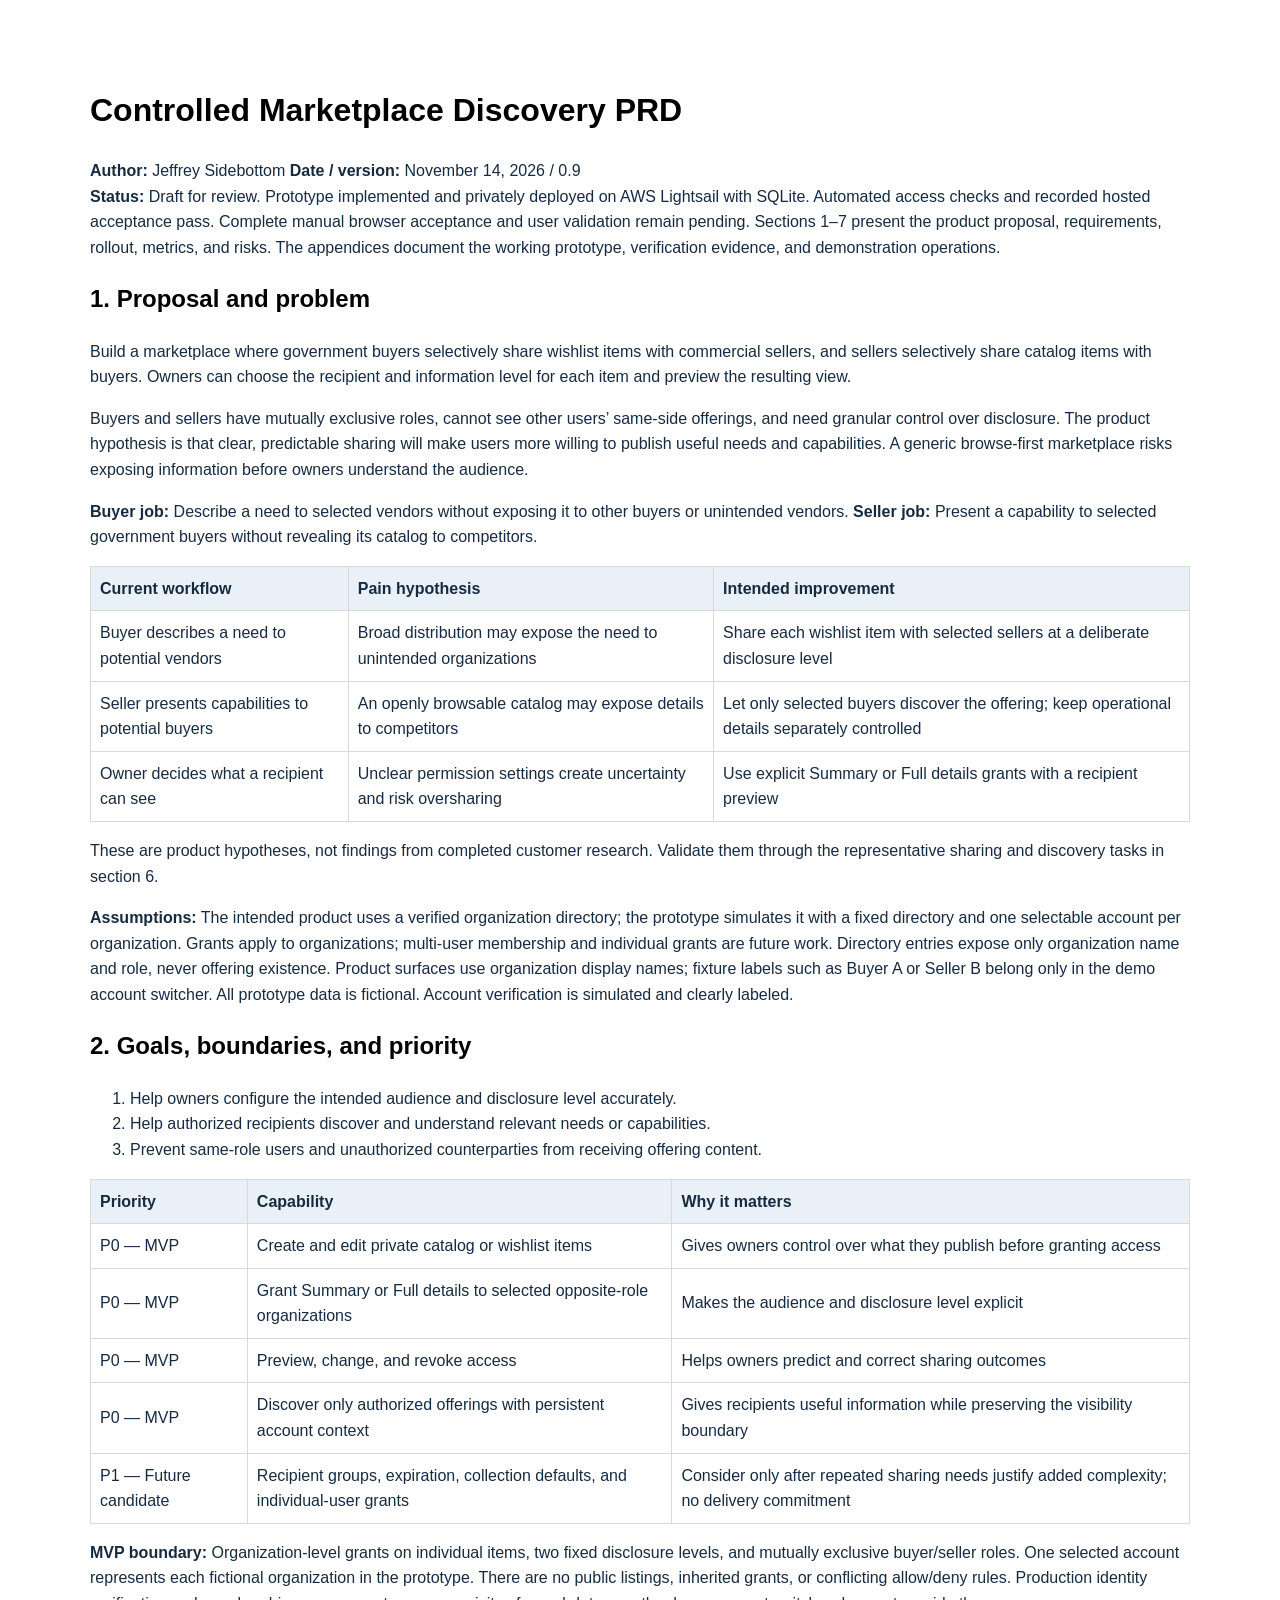
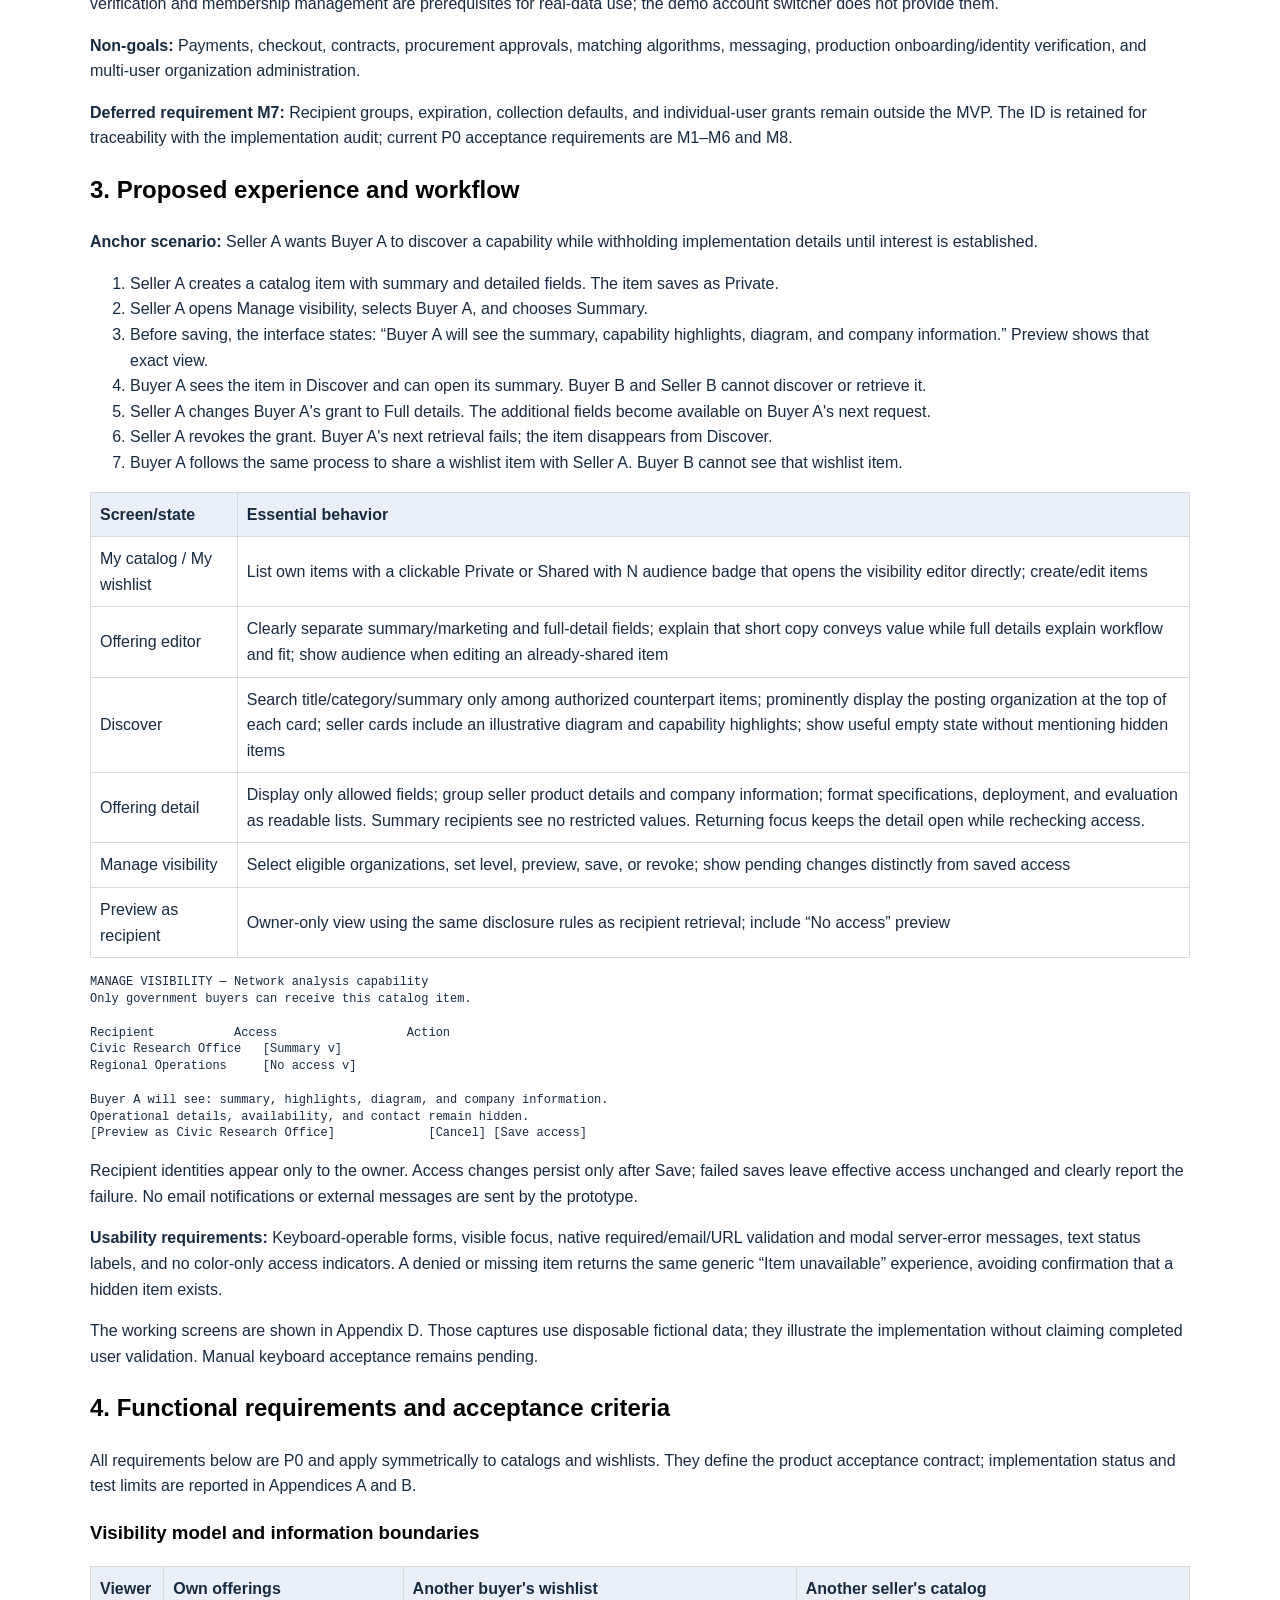
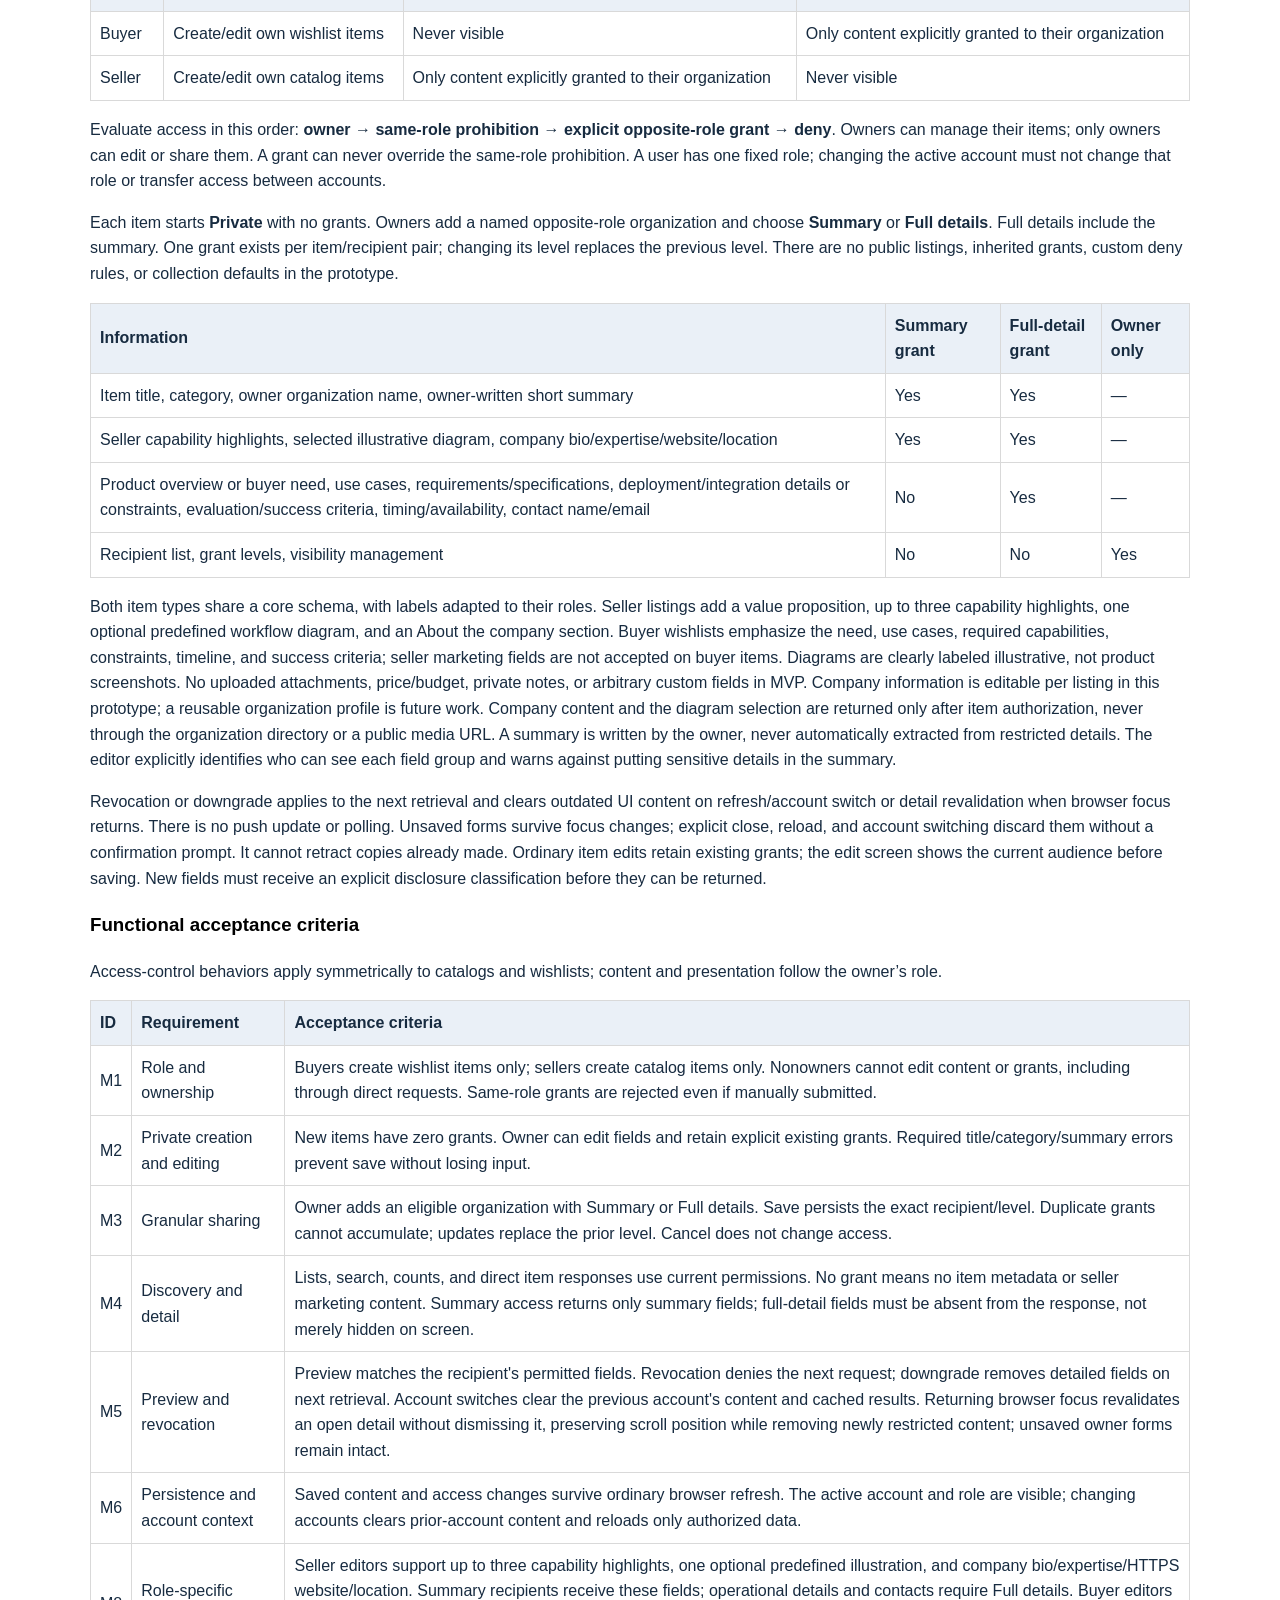
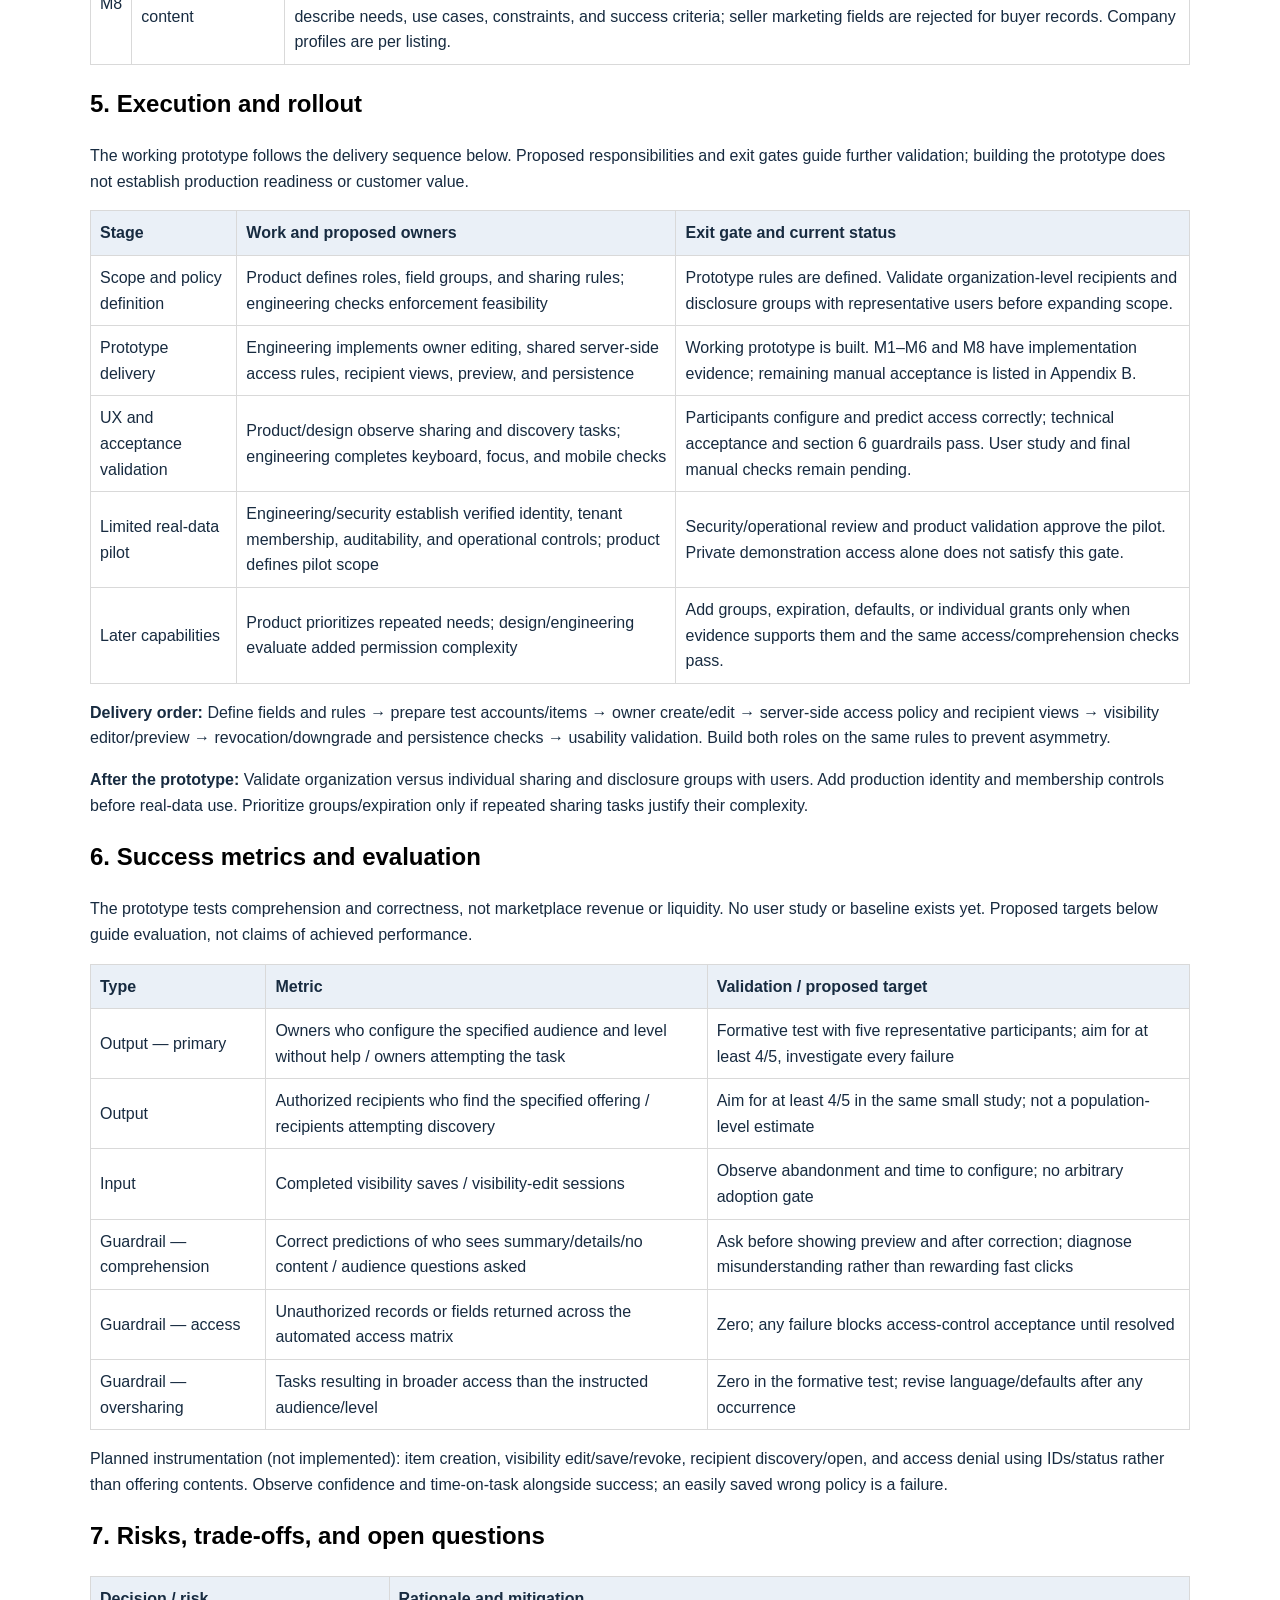
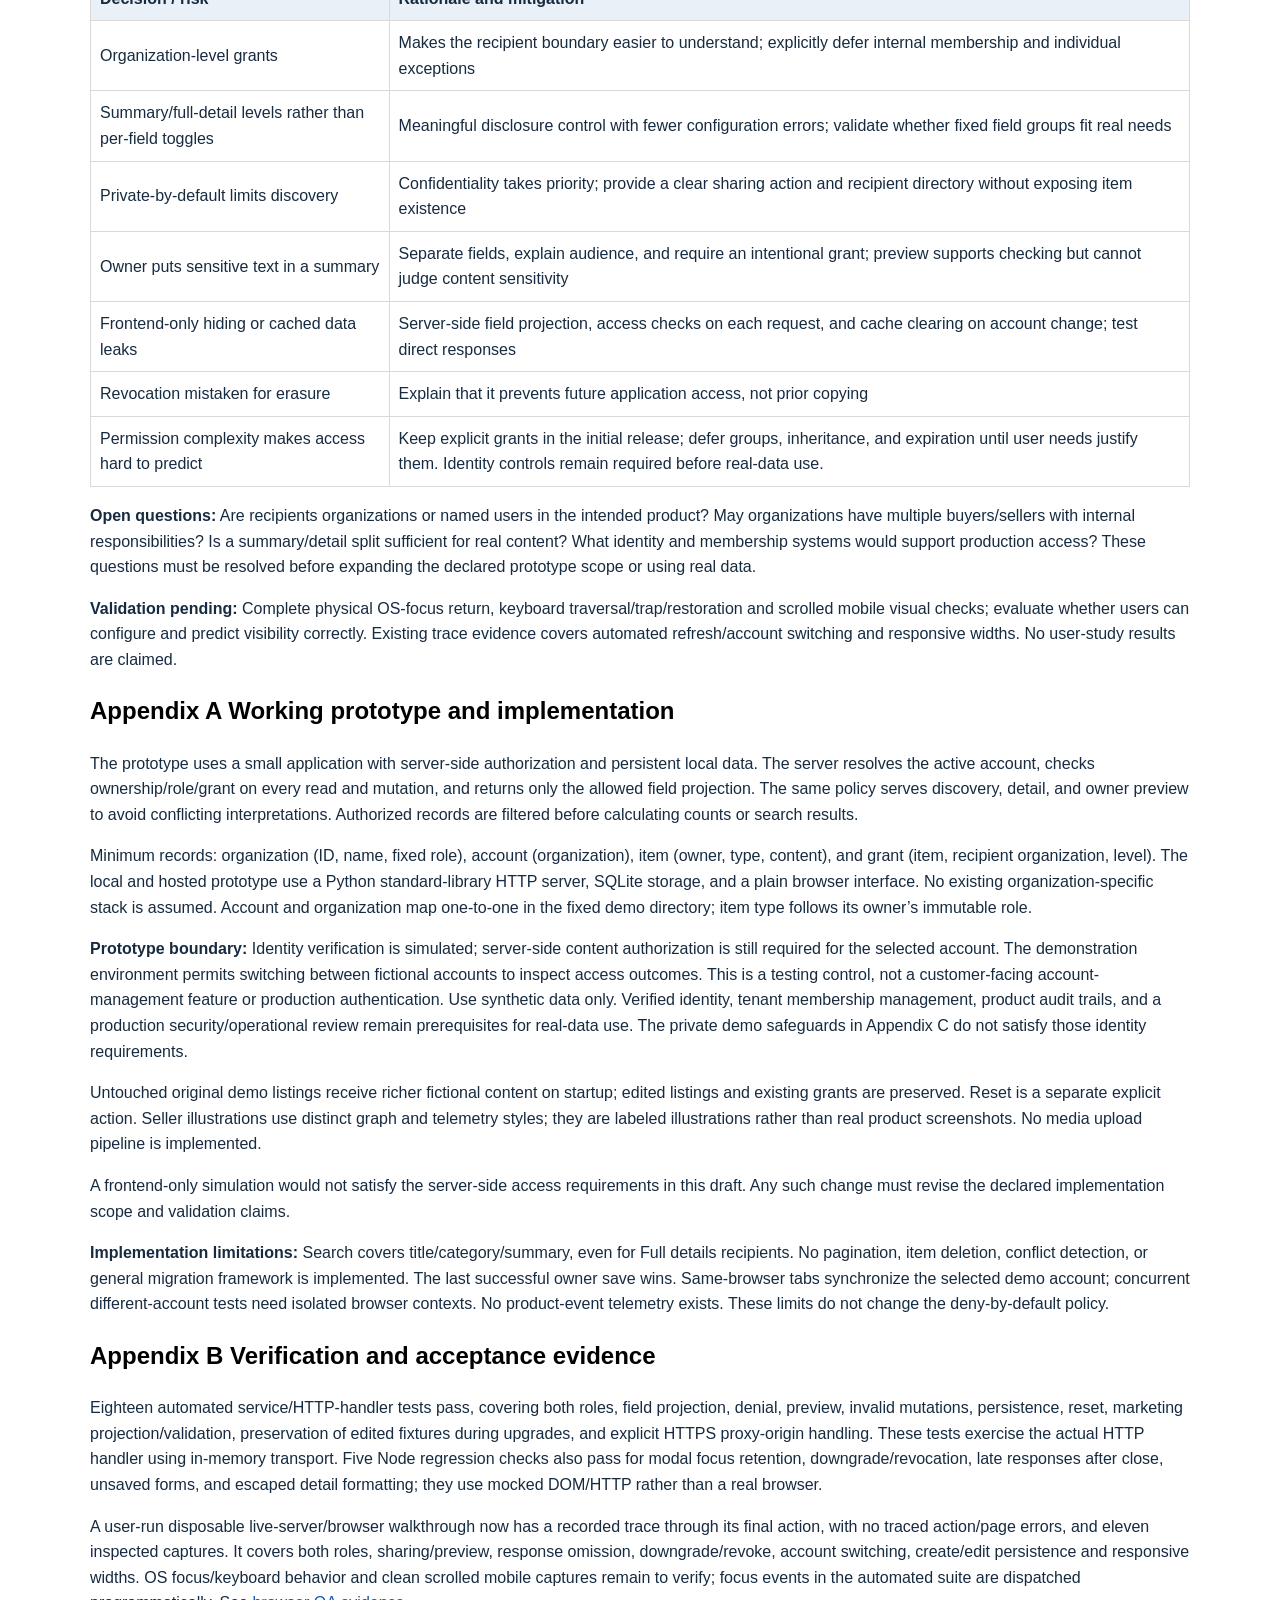
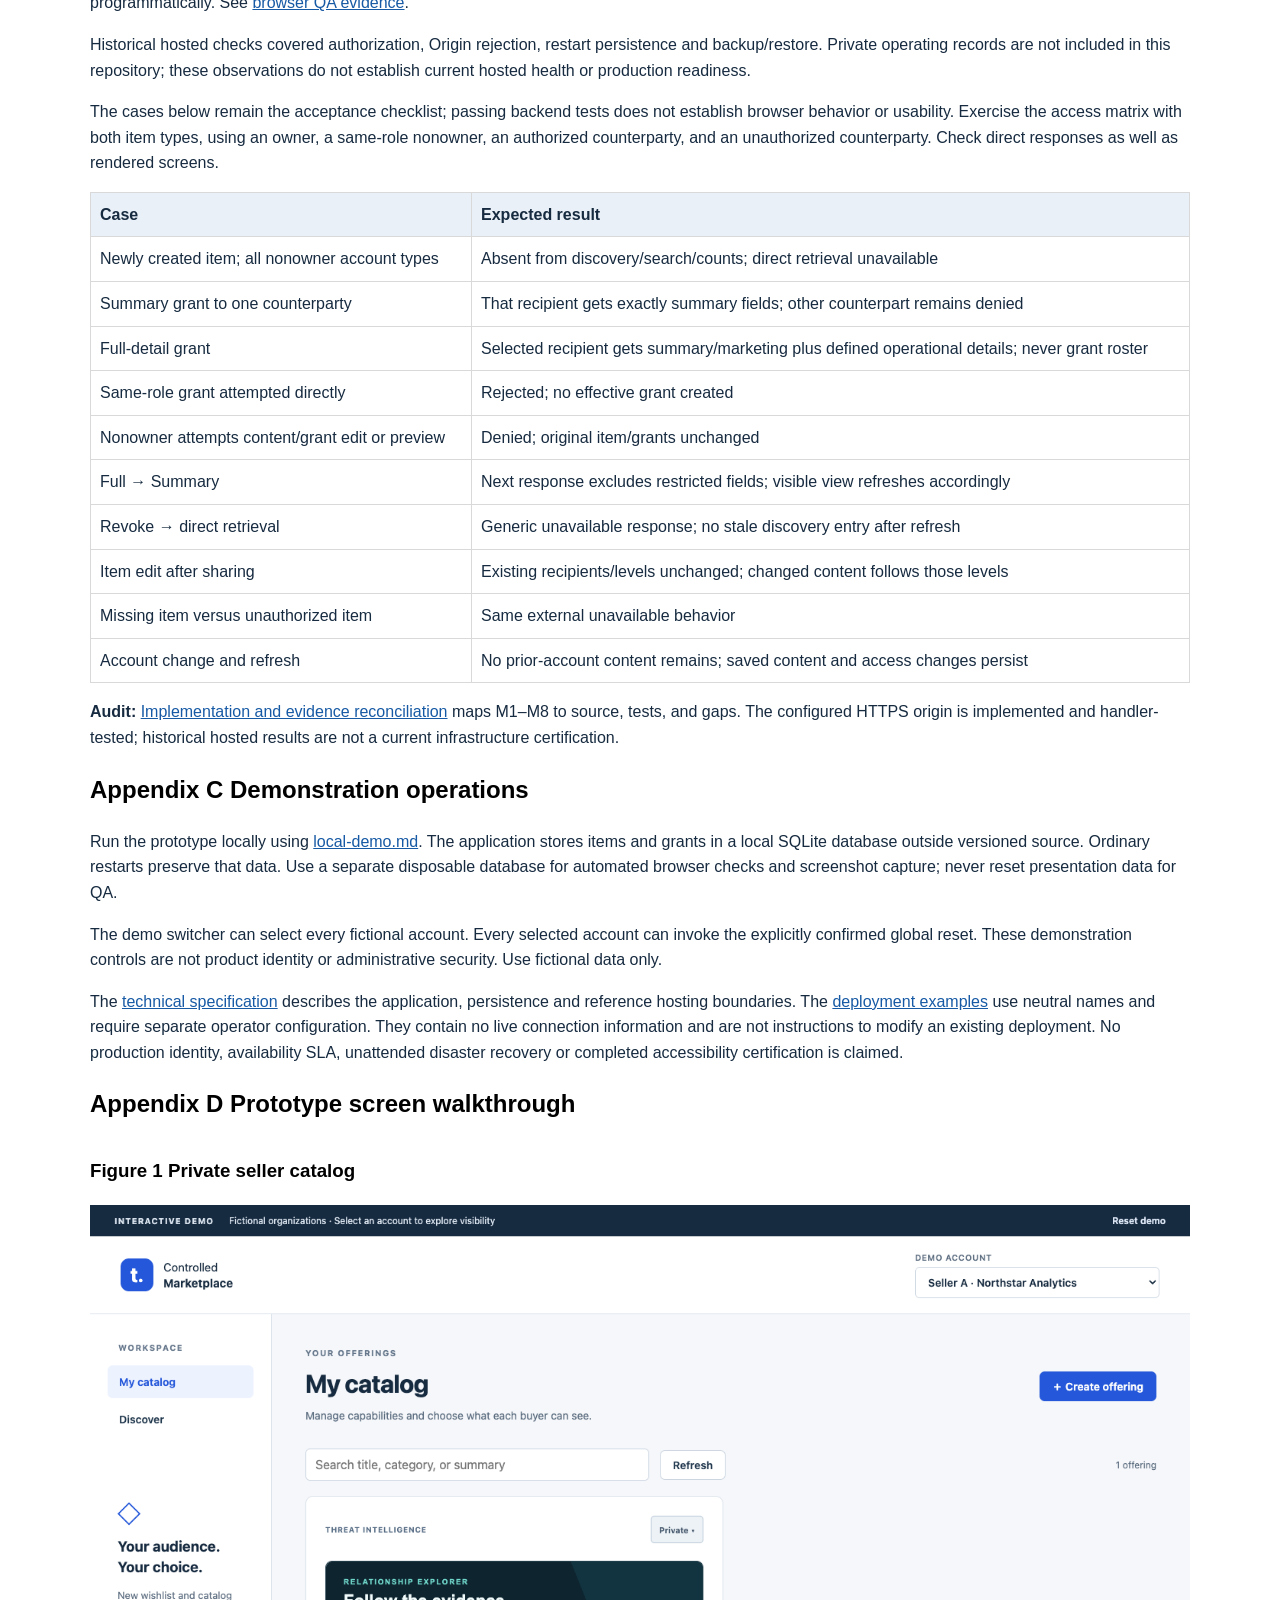
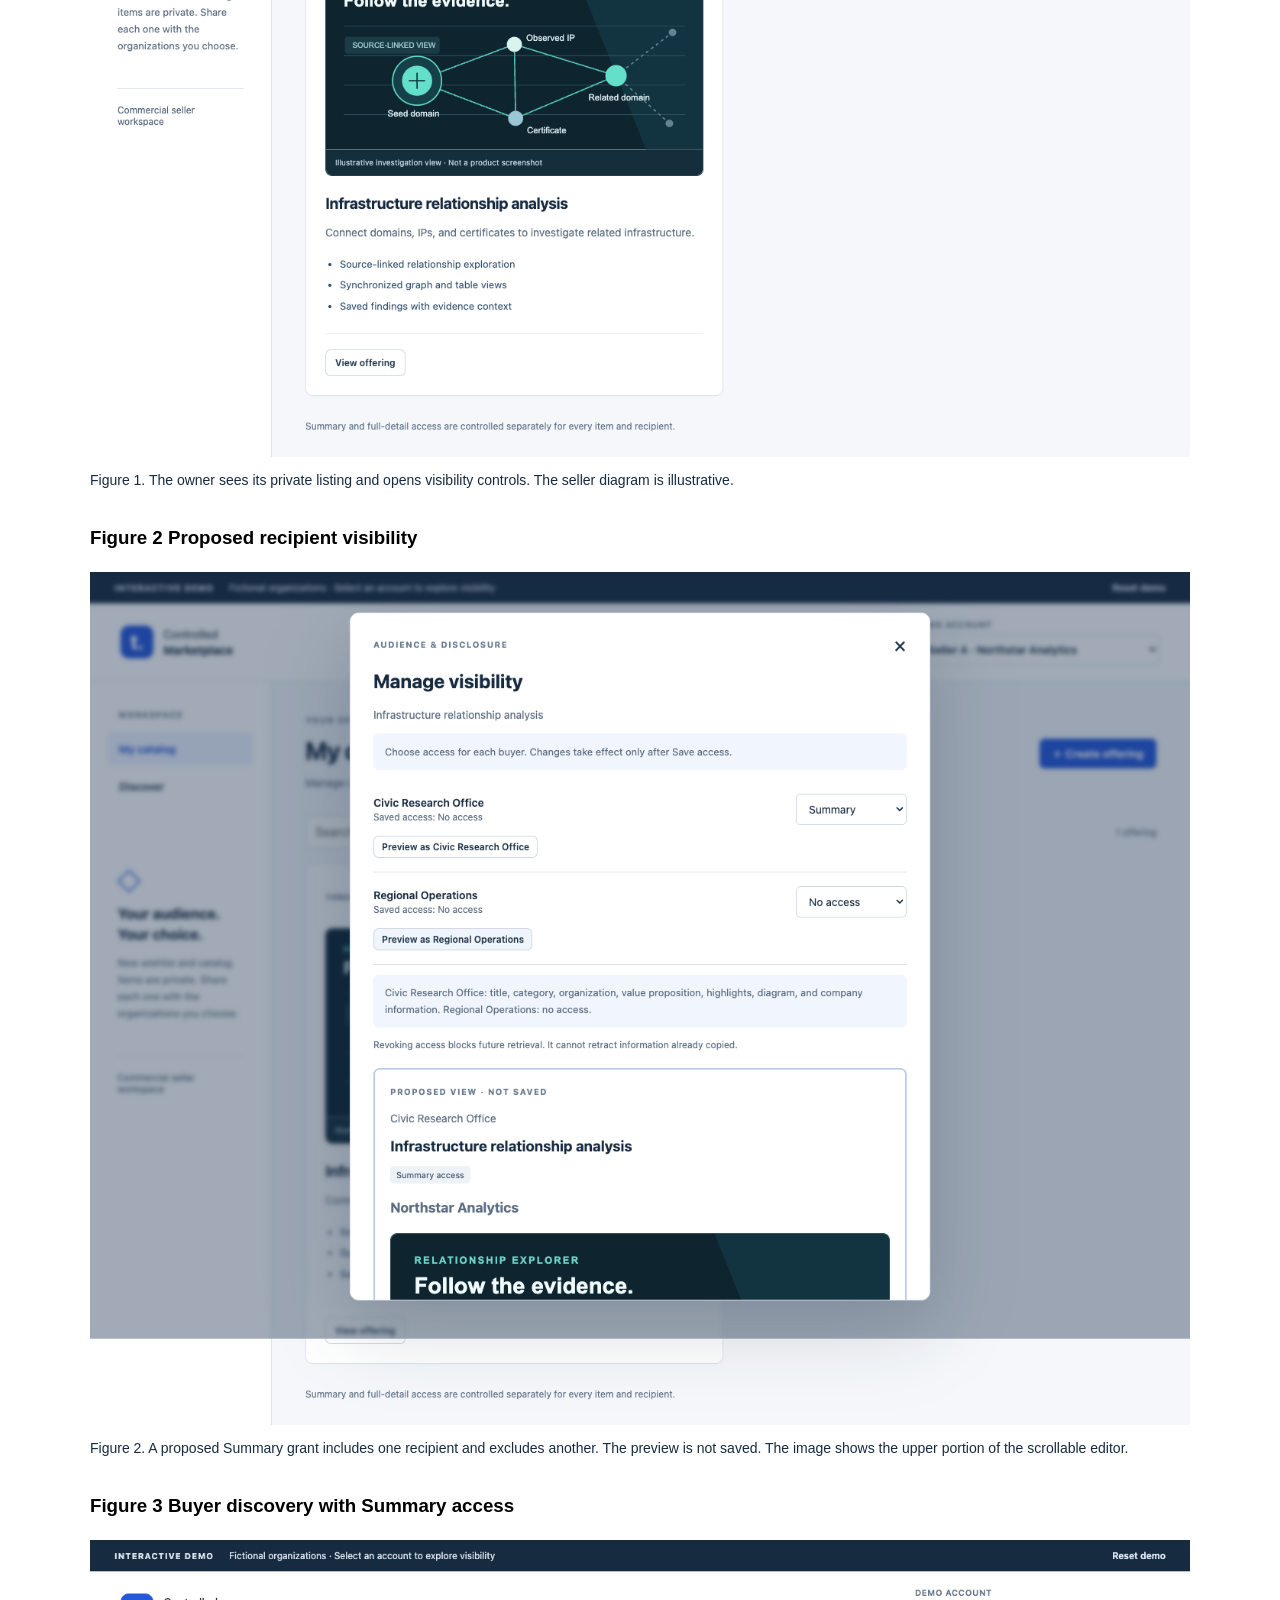
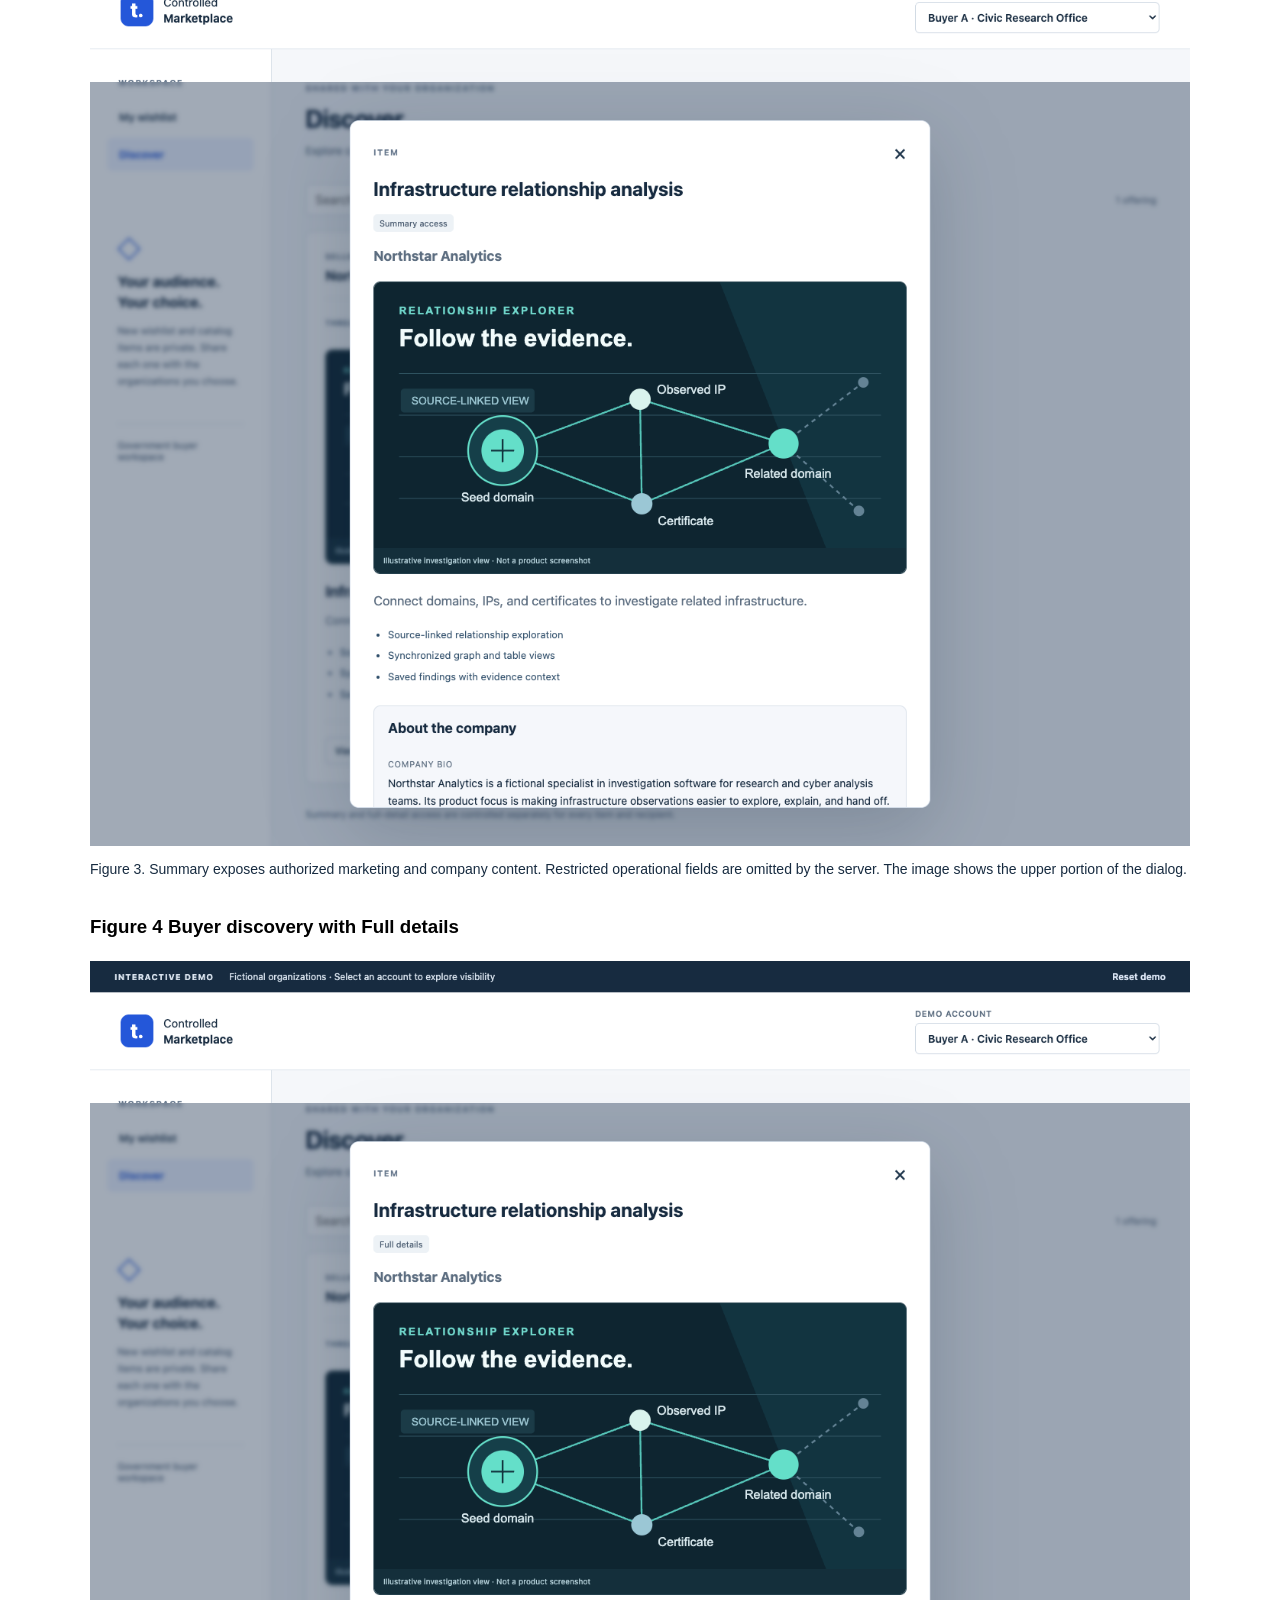
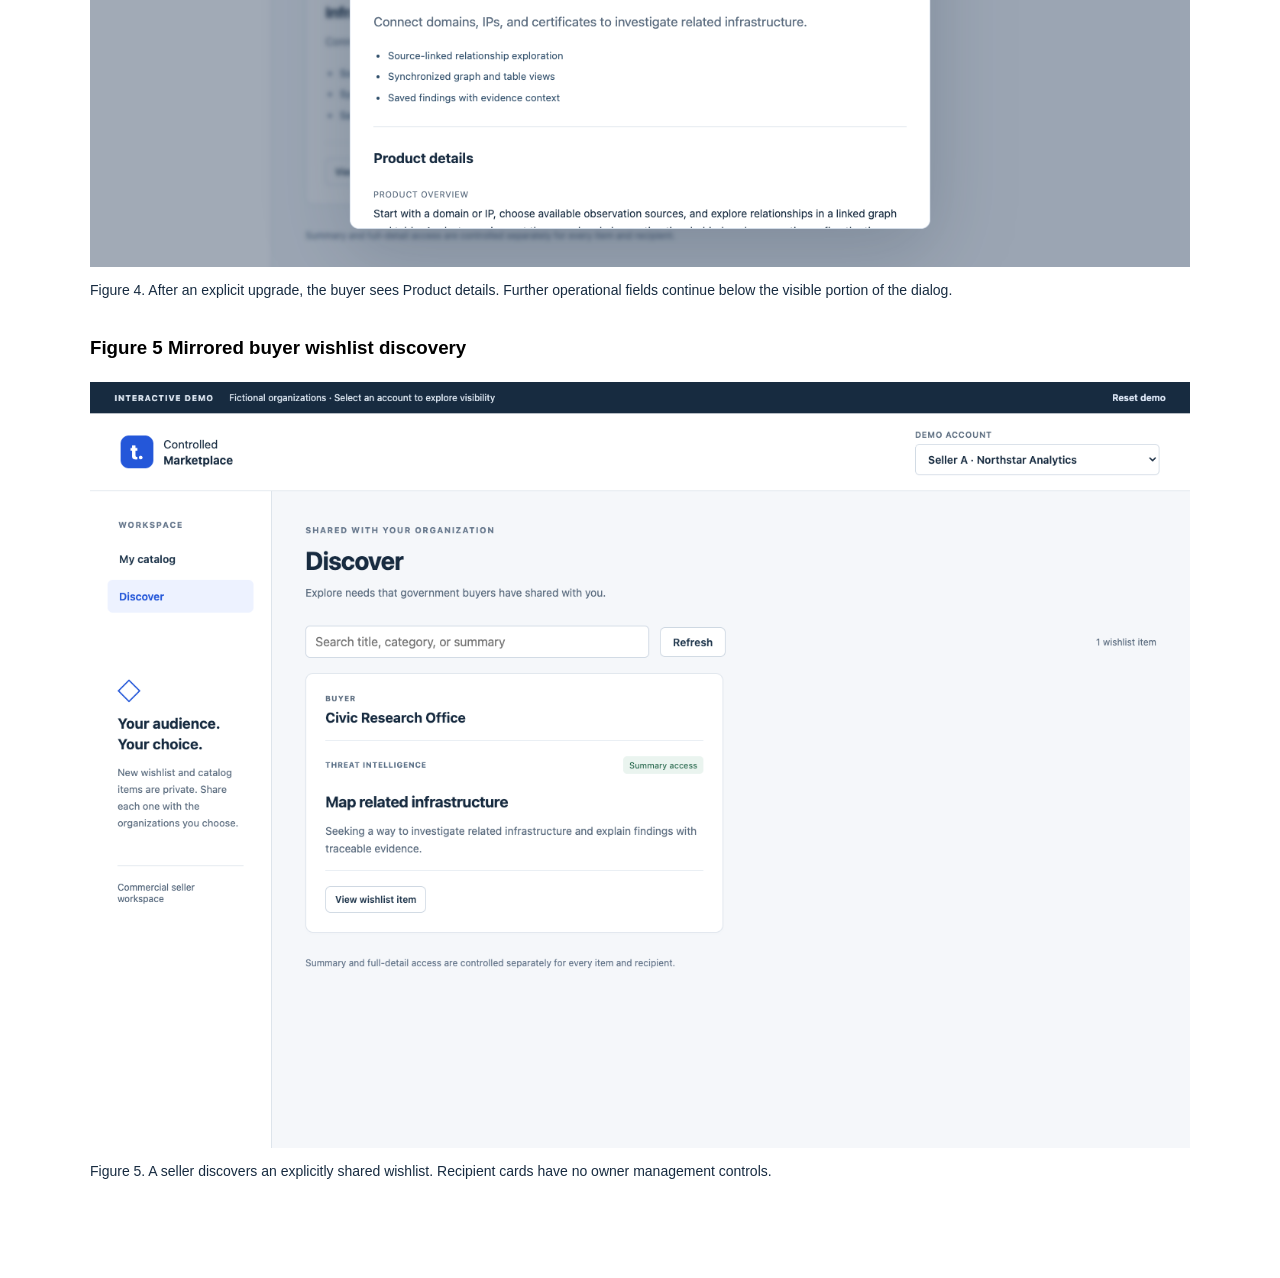
==== projects/marketplace/docs/marketplace.html @ 428cef37 "Organize existing samples into a curated portfolio" ====
<!doctype html><html lang="en"><head><meta charset="utf-8"><meta name="viewport" content="width=device-width,initial-scale=1"><title>Controlled Marketplace PRD</title><style>body{font:16px/1.6 Arial;color:#172b40;max-width:1100px;margin:40px auto;padding:24px}h1,h2,h3{color:#000}table{border-collapse:collapse;width:100%;margin:16px 0}td,th{border:1px solid #d9d9d9;padding:9px;text-align:left}th{background:#eaf0f7}pre{white-space:pre-wrap;font:12px/1.4 monospace}figure{margin:32px 0;break-inside:avoid}img{display:block;max-width:100%;height:auto}figcaption{font-size:14px;margin-top:12px}a{color:#1659a4}@media print{body{font-size:11pt}h2,h3{break-after:avoid}tr{break-inside:avoid}thead{display:table-header-group}}</style></head><body><h1>Controlled Marketplace Discovery PRD</h1>
<p><strong>Author:</strong> Jeffrey Sidebottom
<strong>Date / version:</strong> November 14, 2026 / 0.9<br><strong>Status:</strong> Draft for review. Prototype implemented and privately deployed on AWS Lightsail with SQLite. Automated access checks and recorded hosted acceptance pass. Complete manual browser acceptance and user validation remain pending. Sections 1–7 present the product proposal, requirements, rollout, metrics, and risks. The appendices document the working prototype, verification evidence, and demonstration operations.</p>
<h2>1. Proposal and problem</h2>
<p>Build a marketplace where government buyers selectively share wishlist items with commercial sellers, and sellers selectively share catalog items with buyers. Owners can choose the recipient and information level for each item and preview the resulting view.</p>
<p>Buyers and sellers have mutually exclusive roles, cannot see other users’ same-side offerings, and need granular control over disclosure. The product hypothesis is that clear, predictable sharing will make users more willing to publish useful needs and capabilities. A generic browse-first marketplace risks exposing information before owners understand the audience.</p>
<p><strong>Buyer job:</strong> Describe a need to selected vendors without exposing it to other buyers or unintended vendors. <strong>Seller job:</strong> Present a capability to selected government buyers without revealing its catalog to competitors.</p>
<table>
<thead>
<tr>
<th>Current workflow</th>
<th>Pain hypothesis</th>
<th>Intended improvement</th>
</tr>
</thead>
<tbody><tr>
<td>Buyer describes a need to potential vendors</td>
<td>Broad distribution may expose the need to unintended organizations</td>
<td>Share each wishlist item with selected sellers at a deliberate disclosure level</td>
</tr>
<tr>
<td>Seller presents capabilities to potential buyers</td>
<td>An openly browsable catalog may expose details to competitors</td>
<td>Let only selected buyers discover the offering; keep operational details separately controlled</td>
</tr>
<tr>
<td>Owner decides what a recipient can see</td>
<td>Unclear permission settings create uncertainty and risk oversharing</td>
<td>Use explicit Summary or Full details grants with a recipient preview</td>
</tr>
</tbody></table>
<p>These are product hypotheses, not findings from completed customer research. Validate them through the representative sharing and discovery tasks in section 6.</p>
<p><strong>Assumptions:</strong> The intended product uses a verified organization directory; the prototype simulates it with a fixed directory and one selectable account per organization. Grants apply to organizations; multi-user membership and individual grants are future work. Directory entries expose only organization name and role, never offering existence. Product surfaces use organization display names; fixture labels such as Buyer A or Seller B belong only in the demo account switcher. All prototype data is fictional. Account verification is simulated and clearly labeled.</p>
<h2>2. Goals, boundaries, and priority</h2>
<ol>
<li>Help owners configure the intended audience and disclosure level accurately.</li>
<li>Help authorized recipients discover and understand relevant needs or capabilities.</li>
<li>Prevent same-role users and unauthorized counterparties from receiving offering content.</li>
</ol>
<table>
<thead>
<tr>
<th>Priority</th>
<th>Capability</th>
<th>Why it matters</th>
</tr>
</thead>
<tbody><tr>
<td>P0 — MVP</td>
<td>Create and edit private catalog or wishlist items</td>
<td>Gives owners control over what they publish before granting access</td>
</tr>
<tr>
<td>P0 — MVP</td>
<td>Grant Summary or Full details to selected opposite-role organizations</td>
<td>Makes the audience and disclosure level explicit</td>
</tr>
<tr>
<td>P0 — MVP</td>
<td>Preview, change, and revoke access</td>
<td>Helps owners predict and correct sharing outcomes</td>
</tr>
<tr>
<td>P0 — MVP</td>
<td>Discover only authorized offerings with persistent account context</td>
<td>Gives recipients useful information while preserving the visibility boundary</td>
</tr>
<tr>
<td>P1 — Future candidate</td>
<td>Recipient groups, expiration, collection defaults, and individual-user grants</td>
<td>Consider only after repeated sharing needs justify added complexity; no delivery commitment</td>
</tr>
</tbody></table>
<p><strong>MVP boundary:</strong> Organization-level grants on individual items, two fixed disclosure levels, and mutually exclusive buyer/seller roles. One selected account represents each fictional organization in the prototype. There are no public listings, inherited grants, or conflicting allow/deny rules. Production identity verification and membership management are prerequisites for real-data use; the demo account switcher does not provide them.</p>
<p><strong>Non-goals:</strong> Payments, checkout, contracts, procurement approvals, matching algorithms, messaging, production onboarding/identity verification, and multi-user organization administration.</p>
<p><strong>Deferred requirement M7:</strong> Recipient groups, expiration, collection defaults, and individual-user grants remain outside the MVP. The ID is retained for traceability with the implementation audit; current P0 acceptance requirements are M1–M6 and M8.</p>
<h2>3. Proposed experience and workflow</h2>
<p><strong>Anchor scenario:</strong> Seller A wants Buyer A to discover a capability while withholding implementation details until interest is established.</p>
<ol>
<li>Seller A creates a catalog item with summary and detailed fields. The item saves as Private.</li>
<li>Seller A opens Manage visibility, selects Buyer A, and chooses Summary.</li>
<li>Before saving, the interface states: “Buyer A will see the summary, capability highlights, diagram, and company information.” Preview shows that exact view.</li>
<li>Buyer A sees the item in Discover and can open its summary. Buyer B and Seller B cannot discover or retrieve it.</li>
<li>Seller A changes Buyer A&#39;s grant to Full details. The additional fields become available on Buyer A&#39;s next request.</li>
<li>Seller A revokes the grant. Buyer A&#39;s next retrieval fails; the item disappears from Discover.</li>
<li>Buyer A follows the same process to share a wishlist item with Seller A. Buyer B cannot see that wishlist item.</li>
</ol>
<table>
<thead>
<tr>
<th>Screen/state</th>
<th>Essential behavior</th>
</tr>
</thead>
<tbody><tr>
<td>My catalog / My wishlist</td>
<td>List own items with a clickable Private or Shared with N audience badge that opens the visibility editor directly; create/edit items</td>
</tr>
<tr>
<td>Offering editor</td>
<td>Clearly separate summary/marketing and full-detail fields; explain that short copy conveys value while full details explain workflow and fit; show audience when editing an already-shared item</td>
</tr>
<tr>
<td>Discover</td>
<td>Search title/category/summary only among authorized counterpart items; prominently display the posting organization at the top of each card; seller cards include an illustrative diagram and capability highlights; show useful empty state without mentioning hidden items</td>
</tr>
<tr>
<td>Offering detail</td>
<td>Display only allowed fields; group seller product details and company information; format specifications, deployment, and evaluation as readable lists. Summary recipients see no restricted values. Returning focus keeps the detail open while rechecking access.</td>
</tr>
<tr>
<td>Manage visibility</td>
<td>Select eligible organizations, set level, preview, save, or revoke; show pending changes distinctly from saved access</td>
</tr>
<tr>
<td>Preview as recipient</td>
<td>Owner-only view using the same disclosure rules as recipient retrieval; include “No access” preview</td>
</tr>
</tbody></table>
<pre><code class="language-text">MANAGE VISIBILITY — Network analysis capability
Only government buyers can receive this catalog item.

Recipient           Access                  Action
Civic Research Office   [Summary v]
Regional Operations     [No access v]

Buyer A will see: summary, highlights, diagram, and company information.
Operational details, availability, and contact remain hidden.
[Preview as Civic Research Office]             [Cancel] [Save access]
</code></pre>
<p>Recipient identities appear only to the owner. Access changes persist only after Save; failed saves leave effective access unchanged and clearly report the failure. No email notifications or external messages are sent by the prototype.</p>
<p><strong>Usability requirements:</strong> Keyboard-operable forms, visible focus, native required/email/URL validation and modal server-error messages, text status labels, and no color-only access indicators. A denied or missing item returns the same generic “Item unavailable” experience, avoiding confirmation that a hidden item exists.</p>
<p>The working screens are shown in Appendix D. Those captures use disposable fictional data; they illustrate the implementation without claiming completed user validation. Manual keyboard acceptance remains pending.</p>
<h2>4. Functional requirements and acceptance criteria</h2>
<p>All requirements below are P0 and apply symmetrically to catalogs and wishlists. They define the product acceptance contract; implementation status and test limits are reported in Appendices A and B.</p>
<h3>Visibility model and information boundaries</h3>
<table>
<thead>
<tr>
<th>Viewer</th>
<th>Own offerings</th>
<th>Another buyer&#39;s wishlist</th>
<th>Another seller&#39;s catalog</th>
</tr>
</thead>
<tbody><tr>
<td>Buyer</td>
<td>Create/edit own wishlist items</td>
<td>Never visible</td>
<td>Only content explicitly granted to their organization</td>
</tr>
<tr>
<td>Seller</td>
<td>Create/edit own catalog items</td>
<td>Only content explicitly granted to their organization</td>
<td>Never visible</td>
</tr>
</tbody></table>
<p>Evaluate access in this order: <strong>owner → same-role prohibition → explicit opposite-role grant → deny</strong>. Owners can manage their items; only owners can edit or share them. A grant can never override the same-role prohibition. A user has one fixed role; changing the active account must not change that role or transfer access between accounts.</p>
<p>Each item starts <strong>Private</strong> with no grants. Owners add a named opposite-role organization and choose <strong>Summary</strong> or <strong>Full details</strong>. Full details include the summary. One grant exists per item/recipient pair; changing its level replaces the previous level. There are no public listings, inherited grants, custom deny rules, or collection defaults in the prototype.</p>
<table>
<thead>
<tr>
<th>Information</th>
<th>Summary grant</th>
<th>Full-detail grant</th>
<th>Owner only</th>
</tr>
</thead>
<tbody><tr>
<td>Item title, category, owner organization name, owner-written short summary</td>
<td>Yes</td>
<td>Yes</td>
<td>—</td>
</tr>
<tr>
<td>Seller capability highlights, selected illustrative diagram, company bio/expertise/website/location</td>
<td>Yes</td>
<td>Yes</td>
<td>—</td>
</tr>
<tr>
<td>Product overview or buyer need, use cases, requirements/specifications, deployment/integration details or constraints, evaluation/success criteria, timing/availability, contact name/email</td>
<td>No</td>
<td>Yes</td>
<td>—</td>
</tr>
<tr>
<td>Recipient list, grant levels, visibility management</td>
<td>No</td>
<td>No</td>
<td>Yes</td>
</tr>
</tbody></table>
<p>Both item types share a core schema, with labels adapted to their roles. Seller listings add a value proposition, up to three capability highlights, one optional predefined workflow diagram, and an About the company section. Buyer wishlists emphasize the need, use cases, required capabilities, constraints, timeline, and success criteria; seller marketing fields are not accepted on buyer items. Diagrams are clearly labeled illustrative, not product screenshots. No uploaded attachments, price/budget, private notes, or arbitrary custom fields in MVP. Company information is editable per listing in this prototype; a reusable organization profile is future work. Company content and the diagram selection are returned only after item authorization, never through the organization directory or a public media URL. A summary is written by the owner, never automatically extracted from restricted details. The editor explicitly identifies who can see each field group and warns against putting sensitive details in the summary.</p>
<p>Revocation or downgrade applies to the next retrieval and clears outdated UI content on refresh/account switch or detail revalidation when browser focus returns. There is no push update or polling. Unsaved forms survive focus changes; explicit close, reload, and account switching discard them without a confirmation prompt. It cannot retract copies already made. Ordinary item edits retain existing grants; the edit screen shows the current audience before saving. New fields must receive an explicit disclosure classification before they can be returned.</p>
<h3>Functional acceptance criteria</h3>
<p>Access-control behaviors apply symmetrically to catalogs and wishlists; content and presentation follow the owner’s role.</p>
<table>
<thead>
<tr>
<th>ID</th>
<th>Requirement</th>
<th>Acceptance criteria</th>
</tr>
</thead>
<tbody><tr>
<td>M1</td>
<td>Role and ownership</td>
<td>Buyers create wishlist items only; sellers create catalog items only. Nonowners cannot edit content or grants, including through direct requests. Same-role grants are rejected even if manually submitted.</td>
</tr>
<tr>
<td>M2</td>
<td>Private creation and editing</td>
<td>New items have zero grants. Owner can edit fields and retain explicit existing grants. Required title/category/summary errors prevent save without losing input.</td>
</tr>
<tr>
<td>M3</td>
<td>Granular sharing</td>
<td>Owner adds an eligible organization with Summary or Full details. Save persists the exact recipient/level. Duplicate grants cannot accumulate; updates replace the prior level. Cancel does not change access.</td>
</tr>
<tr>
<td>M4</td>
<td>Discovery and detail</td>
<td>Lists, search, counts, and direct item responses use current permissions. No grant means no item metadata or seller marketing content. Summary access returns only summary fields; full-detail fields must be absent from the response, not merely hidden on screen.</td>
</tr>
<tr>
<td>M5</td>
<td>Preview and revocation</td>
<td>Preview matches the recipient&#39;s permitted fields. Revocation denies the next request; downgrade removes detailed fields on next retrieval. Account switches clear the previous account&#39;s content and cached results. Returning browser focus revalidates an open detail without dismissing it, preserving scroll position while removing newly restricted content; unsaved owner forms remain intact.</td>
</tr>
<tr>
<td>M6</td>
<td>Persistence and account context</td>
<td>Saved content and access changes survive ordinary browser refresh. The active account and role are visible; changing accounts clears prior-account content and reloads only authorized data.</td>
</tr>
<tr>
<td>M8</td>
<td>Role-specific content</td>
<td>Seller editors support up to three capability highlights, one optional predefined illustration, and company bio/expertise/HTTPS website/location. Summary recipients receive these fields; operational details and contacts require Full details. Buyer editors describe needs, use cases, constraints, and success criteria; seller marketing fields are rejected for buyer records. Company profiles are per listing.</td>
</tr>
</tbody></table>
<h2>5. Execution and rollout</h2>
<p>The working prototype follows the delivery sequence below. Proposed responsibilities and exit gates guide further validation; building the prototype does not establish production readiness or customer value.</p>
<table>
<thead>
<tr>
<th>Stage</th>
<th>Work and proposed owners</th>
<th>Exit gate and current status</th>
</tr>
</thead>
<tbody><tr>
<td>Scope and policy definition</td>
<td>Product defines roles, field groups, and sharing rules; engineering checks enforcement feasibility</td>
<td>Prototype rules are defined. Validate organization-level recipients and disclosure groups with representative users before expanding scope.</td>
</tr>
<tr>
<td>Prototype delivery</td>
<td>Engineering implements owner editing, shared server-side access rules, recipient views, preview, and persistence</td>
<td>Working prototype is built. M1–M6 and M8 have implementation evidence; remaining manual acceptance is listed in Appendix B.</td>
</tr>
<tr>
<td>UX and acceptance validation</td>
<td>Product/design observe sharing and discovery tasks; engineering completes keyboard, focus, and mobile checks</td>
<td>Participants configure and predict access correctly; technical acceptance and section 6 guardrails pass. User study and final manual checks remain pending.</td>
</tr>
<tr>
<td>Limited real-data pilot</td>
<td>Engineering/security establish verified identity, tenant membership, auditability, and operational controls; product defines pilot scope</td>
<td>Security/operational review and product validation approve the pilot. Private demonstration access alone does not satisfy this gate.</td>
</tr>
<tr>
<td>Later capabilities</td>
<td>Product prioritizes repeated needs; design/engineering evaluate added permission complexity</td>
<td>Add groups, expiration, defaults, or individual grants only when evidence supports them and the same access/comprehension checks pass.</td>
</tr>
</tbody></table>
<p><strong>Delivery order:</strong> Define fields and rules → prepare test accounts/items → owner create/edit → server-side access policy and recipient views → visibility editor/preview → revocation/downgrade and persistence checks → usability validation. Build both roles on the same rules to prevent asymmetry.</p>
<p><strong>After the prototype:</strong> Validate organization versus individual sharing and disclosure groups with users. Add production identity and membership controls before real-data use. Prioritize groups/expiration only if repeated sharing tasks justify their complexity.</p>
<h2>6. Success metrics and evaluation</h2>
<p>The prototype tests comprehension and correctness, not marketplace revenue or liquidity. No user study or baseline exists yet. Proposed targets below guide evaluation, not claims of achieved performance.</p>
<table>
<thead>
<tr>
<th>Type</th>
<th>Metric</th>
<th>Validation / proposed target</th>
</tr>
</thead>
<tbody><tr>
<td>Output — primary</td>
<td>Owners who configure the specified audience and level without help / owners attempting the task</td>
<td>Formative test with five representative participants; aim for at least 4/5, investigate every failure</td>
</tr>
<tr>
<td>Output</td>
<td>Authorized recipients who find the specified offering / recipients attempting discovery</td>
<td>Aim for at least 4/5 in the same small study; not a population-level estimate</td>
</tr>
<tr>
<td>Input</td>
<td>Completed visibility saves / visibility-edit sessions</td>
<td>Observe abandonment and time to configure; no arbitrary adoption gate</td>
</tr>
<tr>
<td>Guardrail — comprehension</td>
<td>Correct predictions of who sees summary/details/no content / audience questions asked</td>
<td>Ask before showing preview and after correction; diagnose misunderstanding rather than rewarding fast clicks</td>
</tr>
<tr>
<td>Guardrail — access</td>
<td>Unauthorized records or fields returned across the automated access matrix</td>
<td>Zero; any failure blocks access-control acceptance until resolved</td>
</tr>
<tr>
<td>Guardrail — oversharing</td>
<td>Tasks resulting in broader access than the instructed audience/level</td>
<td>Zero in the formative test; revise language/defaults after any occurrence</td>
</tr>
</tbody></table>
<p>Planned instrumentation (not implemented): item creation, visibility edit/save/revoke, recipient discovery/open, and access denial using IDs/status rather than offering contents. Observe confidence and time-on-task alongside success; an easily saved wrong policy is a failure.</p>
<h2>7. Risks, trade-offs, and open questions</h2>
<table>
<thead>
<tr>
<th>Decision / risk</th>
<th>Rationale and mitigation</th>
</tr>
</thead>
<tbody><tr>
<td>Organization-level grants</td>
<td>Makes the recipient boundary easier to understand; explicitly defer internal membership and individual exceptions</td>
</tr>
<tr>
<td>Summary/full-detail levels rather than per-field toggles</td>
<td>Meaningful disclosure control with fewer configuration errors; validate whether fixed field groups fit real needs</td>
</tr>
<tr>
<td>Private-by-default limits discovery</td>
<td>Confidentiality takes priority; provide a clear sharing action and recipient directory without exposing item existence</td>
</tr>
<tr>
<td>Owner puts sensitive text in a summary</td>
<td>Separate fields, explain audience, and require an intentional grant; preview supports checking but cannot judge content sensitivity</td>
</tr>
<tr>
<td>Frontend-only hiding or cached data leaks</td>
<td>Server-side field projection, access checks on each request, and cache clearing on account change; test direct responses</td>
</tr>
<tr>
<td>Revocation mistaken for erasure</td>
<td>Explain that it prevents future application access, not prior copying</td>
</tr>
<tr>
<td>Permission complexity makes access hard to predict</td>
<td>Keep explicit grants in the initial release; defer groups, inheritance, and expiration until user needs justify them. Identity controls remain required before real-data use.</td>
</tr>
</tbody></table>
<p><strong>Open questions:</strong> Are recipients organizations or named users in the intended product? May organizations have multiple buyers/sellers with internal responsibilities? Is a summary/detail split sufficient for real content? What identity and membership systems would support production access? These questions must be resolved before expanding the declared prototype scope or using real data.</p>
<p><strong>Validation pending:</strong> Complete physical OS-focus return, keyboard traversal/trap/restoration and scrolled mobile visual checks; evaluate whether users can configure and predict visibility correctly. Existing trace evidence covers automated refresh/account switching and responsive widths. No user-study results are claimed.</p>
<h2>Appendix A Working prototype and implementation</h2>
<p>The prototype uses a small application with server-side authorization and persistent local data. The server resolves the active account, checks ownership/role/grant on every read and mutation, and returns only the allowed field projection. The same policy serves discovery, detail, and owner preview to avoid conflicting interpretations. Authorized records are filtered before calculating counts or search results.</p>
<p>Minimum records: organization (ID, name, fixed role), account (organization), item (owner, type, content), and grant (item, recipient organization, level). The local and hosted prototype use a Python standard-library HTTP server, SQLite storage, and a plain browser interface. No existing organization-specific stack is assumed. Account and organization map one-to-one in the fixed demo directory; item type follows its owner’s immutable role.</p>
<p><strong>Prototype boundary:</strong> Identity verification is simulated; server-side content authorization is still required for the selected account. The demonstration environment permits switching between fictional accounts to inspect access outcomes. This is a testing control, not a customer-facing account-management feature or production authentication. Use synthetic data only. Verified identity, tenant membership management, product audit trails, and a production security/operational review remain prerequisites for real-data use. The private demo safeguards in Appendix C do not satisfy those identity requirements.</p>
<p>Untouched original demo listings receive richer fictional content on startup; edited listings and existing grants are preserved. Reset is a separate explicit action. Seller illustrations use distinct graph and telemetry styles; they are labeled illustrations rather than real product screenshots. No media upload pipeline is implemented.</p>
<p>A frontend-only simulation would not satisfy the server-side access requirements in this draft. Any such change must revise the declared implementation scope and validation claims.</p>
<p><strong>Implementation limitations:</strong> Search covers title/category/summary, even for Full details recipients. No pagination, item deletion, conflict detection, or general migration framework is implemented. The last successful owner save wins. Same-browser tabs synchronize the selected demo account; concurrent different-account tests need isolated browser contexts. No product-event telemetry exists. These limits do not change the deny-by-default policy.</p>
<h2>Appendix B Verification and acceptance evidence</h2>
<p>Eighteen automated service/HTTP-handler tests pass, covering both roles, field projection, denial, preview, invalid mutations, persistence, reset, marketing projection/validation, preservation of edited fixtures during upgrades, and explicit HTTPS proxy-origin handling. These tests exercise the actual HTTP handler using in-memory transport. Five Node regression checks also pass for modal focus retention, downgrade/revocation, late responses after close, unsaved forms, and escaped detail formatting; they use mocked DOM/HTTP rather than a real browser.</p>
<p>A user-run disposable live-server/browser walkthrough now has a recorded trace through its final action, with no traced action/page errors, and eleven inspected captures. It covers both roles, sharing/preview, response omission, downgrade/revoke, account switching, create/edit persistence and responsive widths. OS focus/keyboard behavior and clean scrolled mobile captures remain to verify; focus events in the automated suite are dispatched programmatically. See <a href="../review/browser-qa-2026-11-14.md">browser QA evidence</a>.</p>
<p>Historical hosted checks covered authorization, Origin rejection, restart persistence and backup/restore. Private operating records are not included in this repository; these observations do not establish current hosted health or production readiness.</p>
<p>The cases below remain the acceptance checklist; passing backend tests does not establish browser behavior or usability. Exercise the access matrix with both item types, using an owner, a same-role nonowner, an authorized counterparty, and an unauthorized counterparty. Check direct responses as well as rendered screens.</p>
<table>
<thead>
<tr>
<th>Case</th>
<th>Expected result</th>
</tr>
</thead>
<tbody><tr>
<td>Newly created item; all nonowner account types</td>
<td>Absent from discovery/search/counts; direct retrieval unavailable</td>
</tr>
<tr>
<td>Summary grant to one counterparty</td>
<td>That recipient gets exactly summary fields; other counterpart remains denied</td>
</tr>
<tr>
<td>Full-detail grant</td>
<td>Selected recipient gets summary/marketing plus defined operational details; never grant roster</td>
</tr>
<tr>
<td>Same-role grant attempted directly</td>
<td>Rejected; no effective grant created</td>
</tr>
<tr>
<td>Nonowner attempts content/grant edit or preview</td>
<td>Denied; original item/grants unchanged</td>
</tr>
<tr>
<td>Full → Summary</td>
<td>Next response excludes restricted fields; visible view refreshes accordingly</td>
</tr>
<tr>
<td>Revoke → direct retrieval</td>
<td>Generic unavailable response; no stale discovery entry after refresh</td>
</tr>
<tr>
<td>Item edit after sharing</td>
<td>Existing recipients/levels unchanged; changed content follows those levels</td>
</tr>
<tr>
<td>Missing item versus unauthorized item</td>
<td>Same external unavailable behavior</td>
</tr>
<tr>
<td>Account change and refresh</td>
<td>No prior-account content remains; saved content and access changes persist</td>
</tr>
</tbody></table>
<p><strong>Audit:</strong> <a href="../review/marketplace-audit.md">Implementation and evidence reconciliation</a> maps M1–M8 to source, tests, and gaps. The configured HTTPS origin is implemented and handler-tested; historical hosted results are not a current infrastructure certification.</p>
<h2>Appendix C Demonstration operations</h2>
<p>Run the prototype locally using <a href="../local-demo.md">local-demo.md</a>. The application stores items and grants in a local SQLite database outside versioned source. Ordinary restarts preserve that data. Use a separate disposable database for automated browser checks and screenshot capture; never reset presentation data for QA.</p>
<p>The demo switcher can select every fictional account. Every selected account can invoke the explicitly confirmed global reset. These demonstration controls are not product identity or administrative security. Use fictional data only.</p>
<p>The <a href="../technical-spec.md">technical specification</a> describes the application, persistence and reference hosting boundaries. The <a href="../../../deploy/README.md">deployment examples</a> use neutral names and require separate operator configuration. They contain no live connection information and are not instructions to modify an existing deployment. No production identity, availability SLA, unattended disaster recovery or completed accessibility certification is claimed.</p>
<h2>Appendix D Prototype screen walkthrough</h2>
<figure><h3>Figure 1 Private seller catalog</h3><img src="[data-uri]" alt="Private seller catalog"><figcaption>Figure 1. The owner sees its private listing and opens visibility controls. The seller diagram is illustrative.</figcaption></figure>
<figure><h3>Figure 2 Proposed recipient visibility</h3><img src="[data-uri]" alt="Proposed recipient visibility"><figcaption>Figure 2. A proposed Summary grant includes one recipient and excludes another. The preview is not saved. The image shows the upper portion of the scrollable editor.</figcaption></figure>
<figure><h3>Figure 3 Buyer discovery with Summary access</h3><img src="[data-uri]" alt="Buyer discovery with Summary access"><figcaption>Figure 3. Summary exposes authorized marketing and company content. Restricted operational fields are omitted by the server. The image shows the upper portion of the dialog.</figcaption></figure>
<figure><h3>Figure 4 Buyer discovery with Full details</h3><img src="[data-uri]" alt="Buyer discovery with Full details"><figcaption>Figure 4. After an explicit upgrade, the buyer sees Product details. Further operational fields continue below the visible portion of the dialog.</figcaption></figure>
<figure><h3>Figure 5 Mirrored buyer wishlist discovery</h3><img src="[data-uri]" alt="Mirrored buyer wishlist discovery"><figcaption>Figure 5. A seller discovers an explicitly shared wishlist. Recipient cards have no owner management controls.</figcaption></figure>
</body></html>
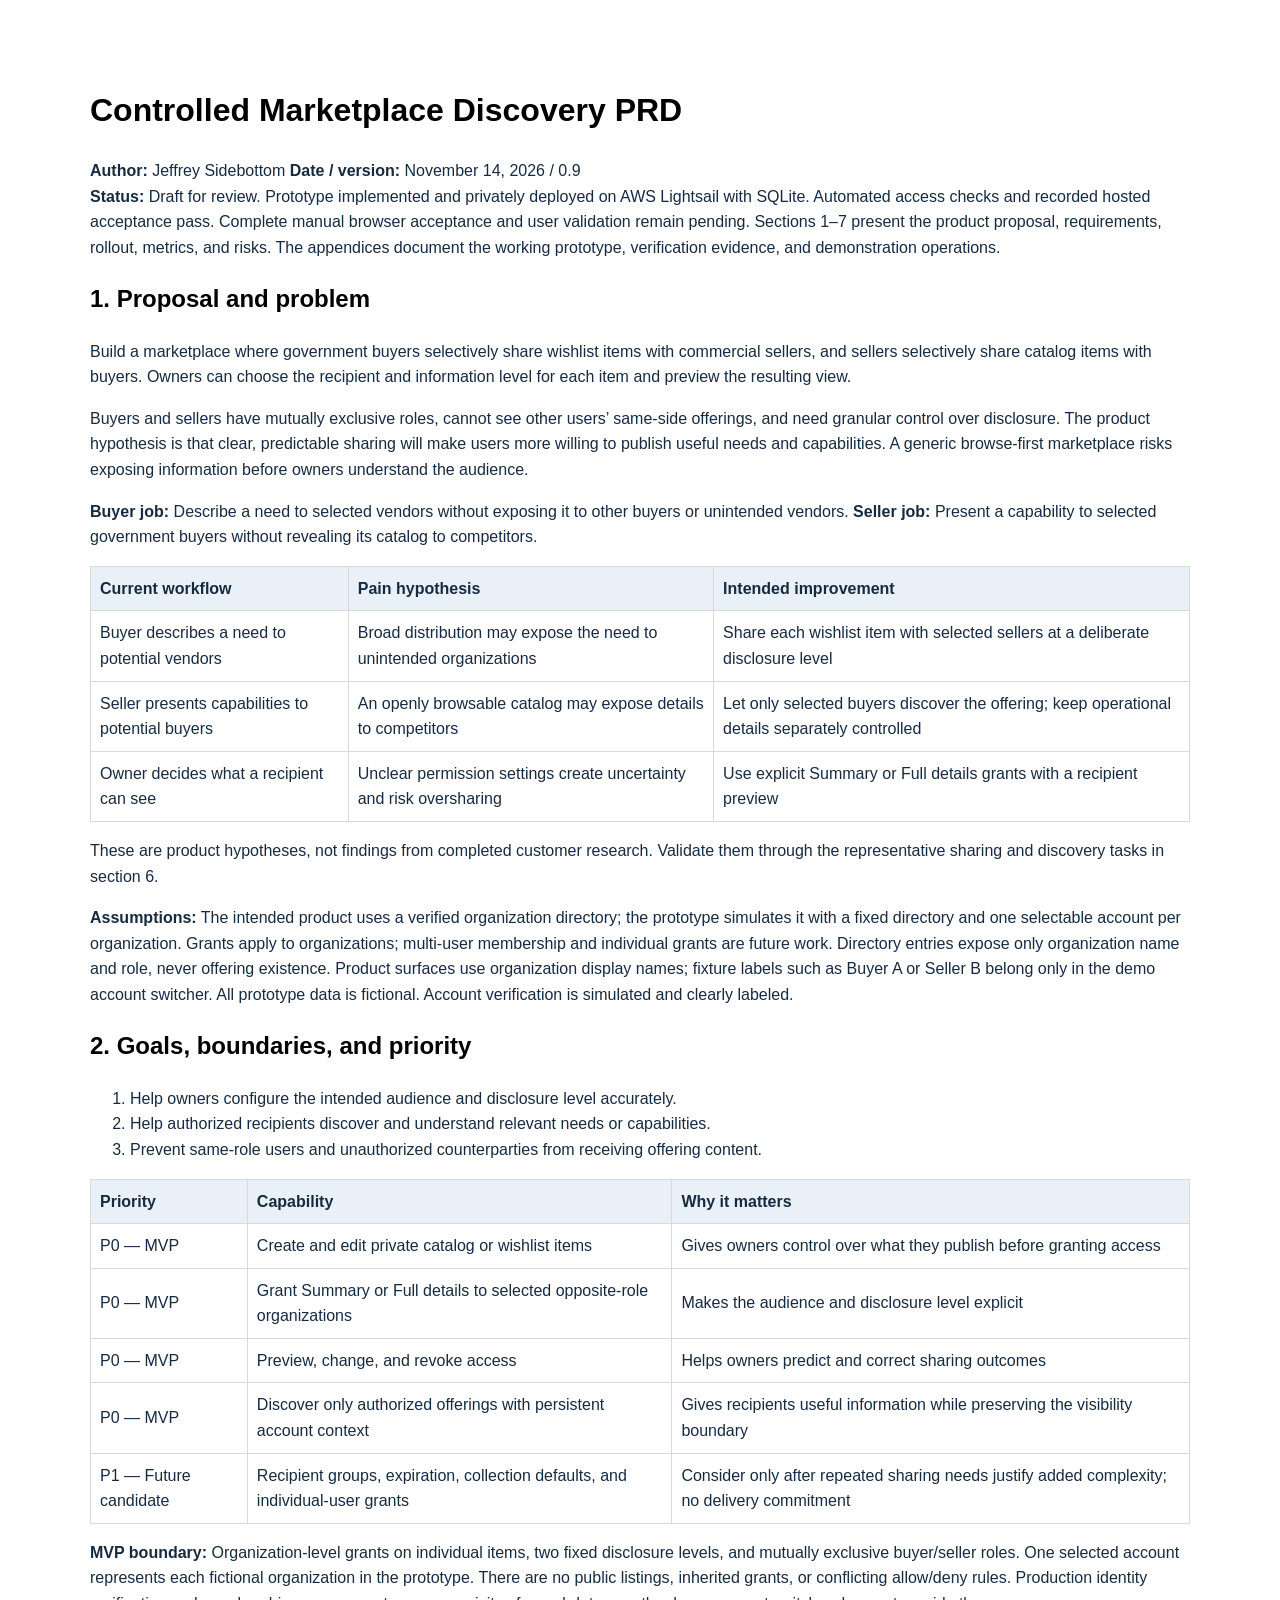
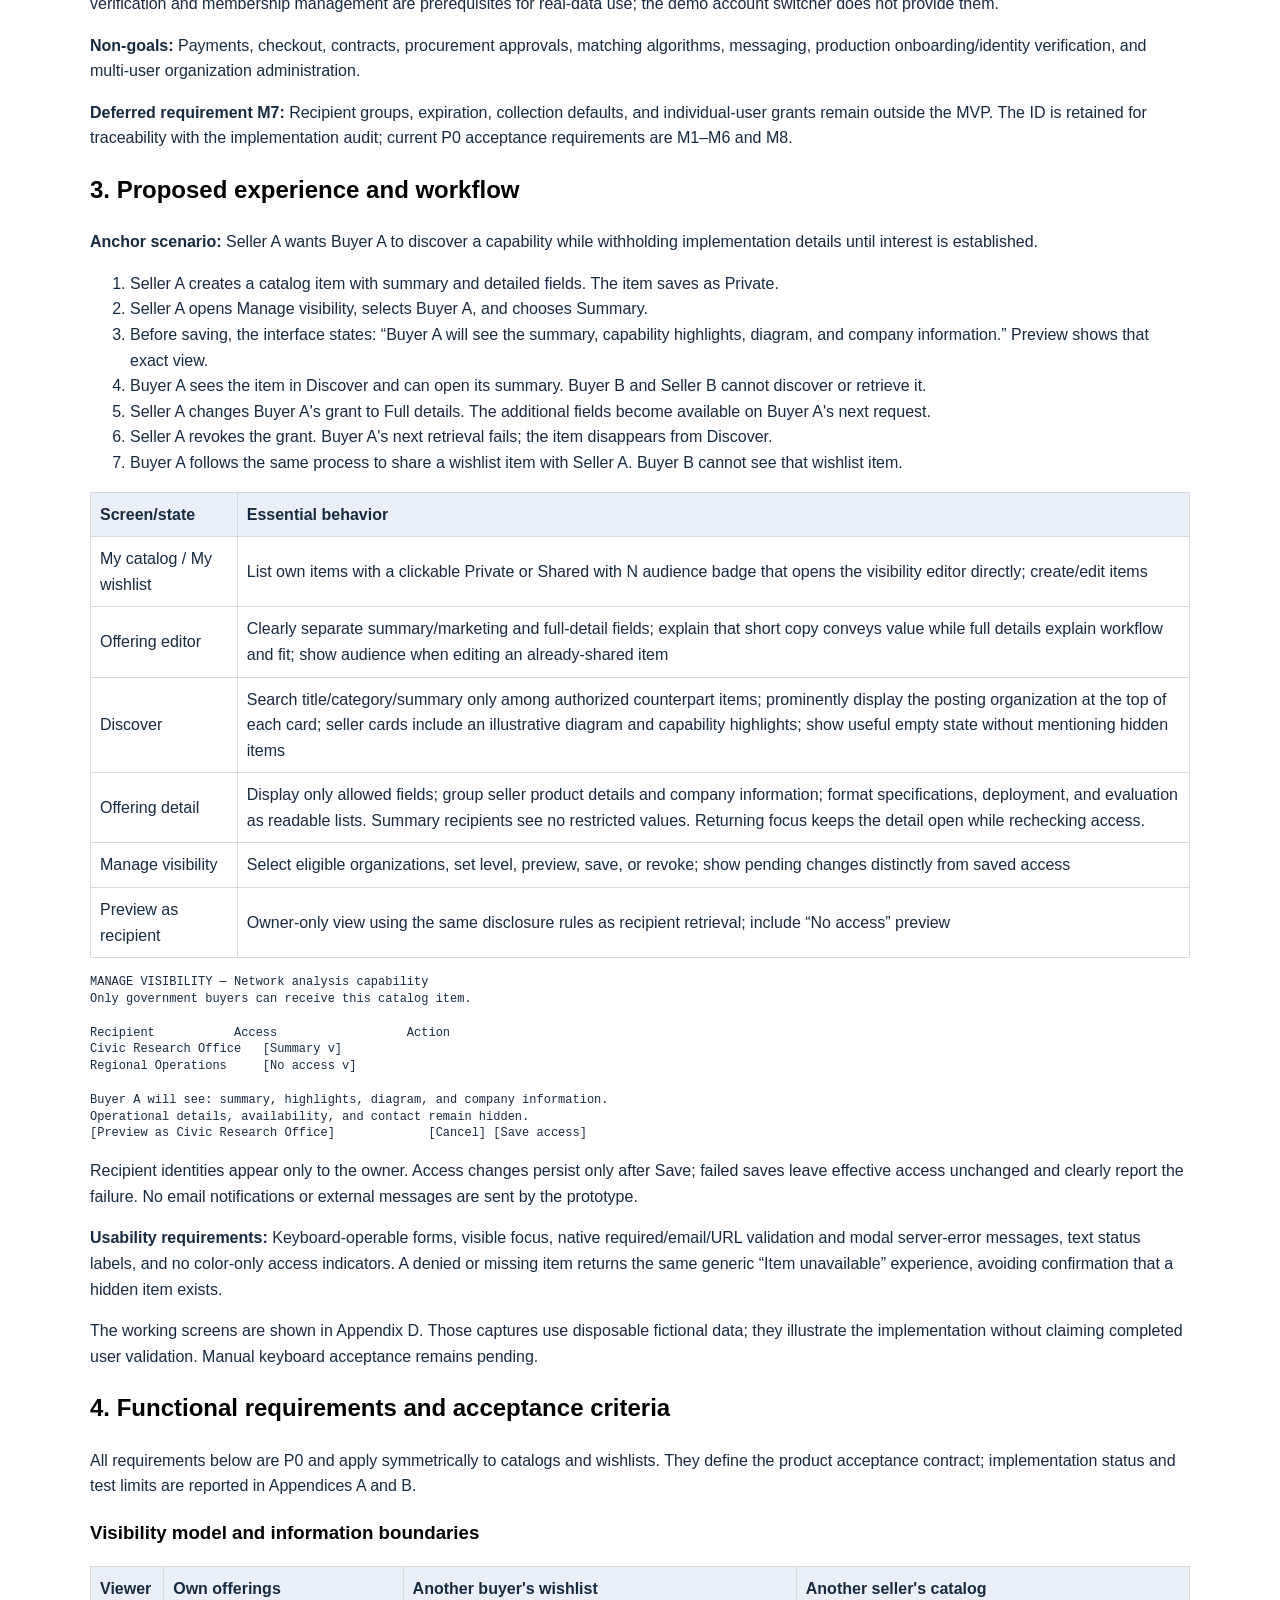
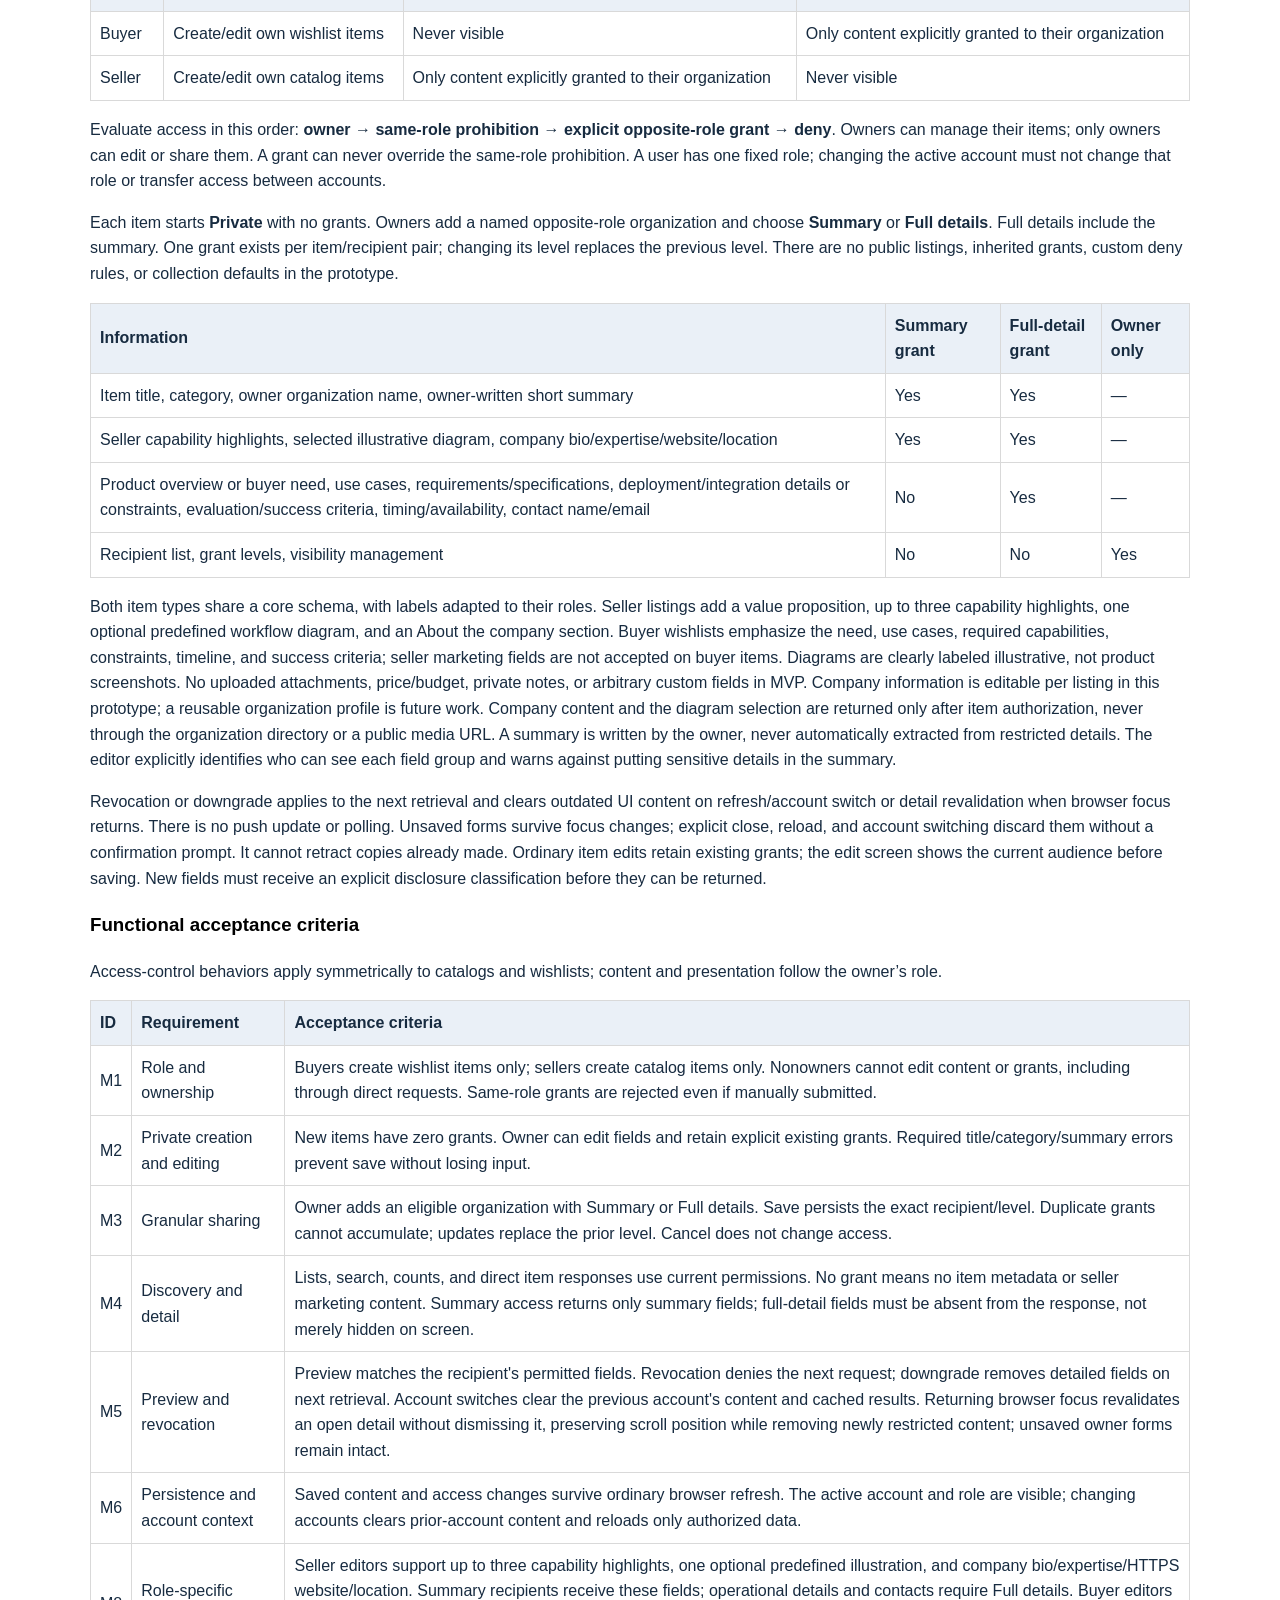
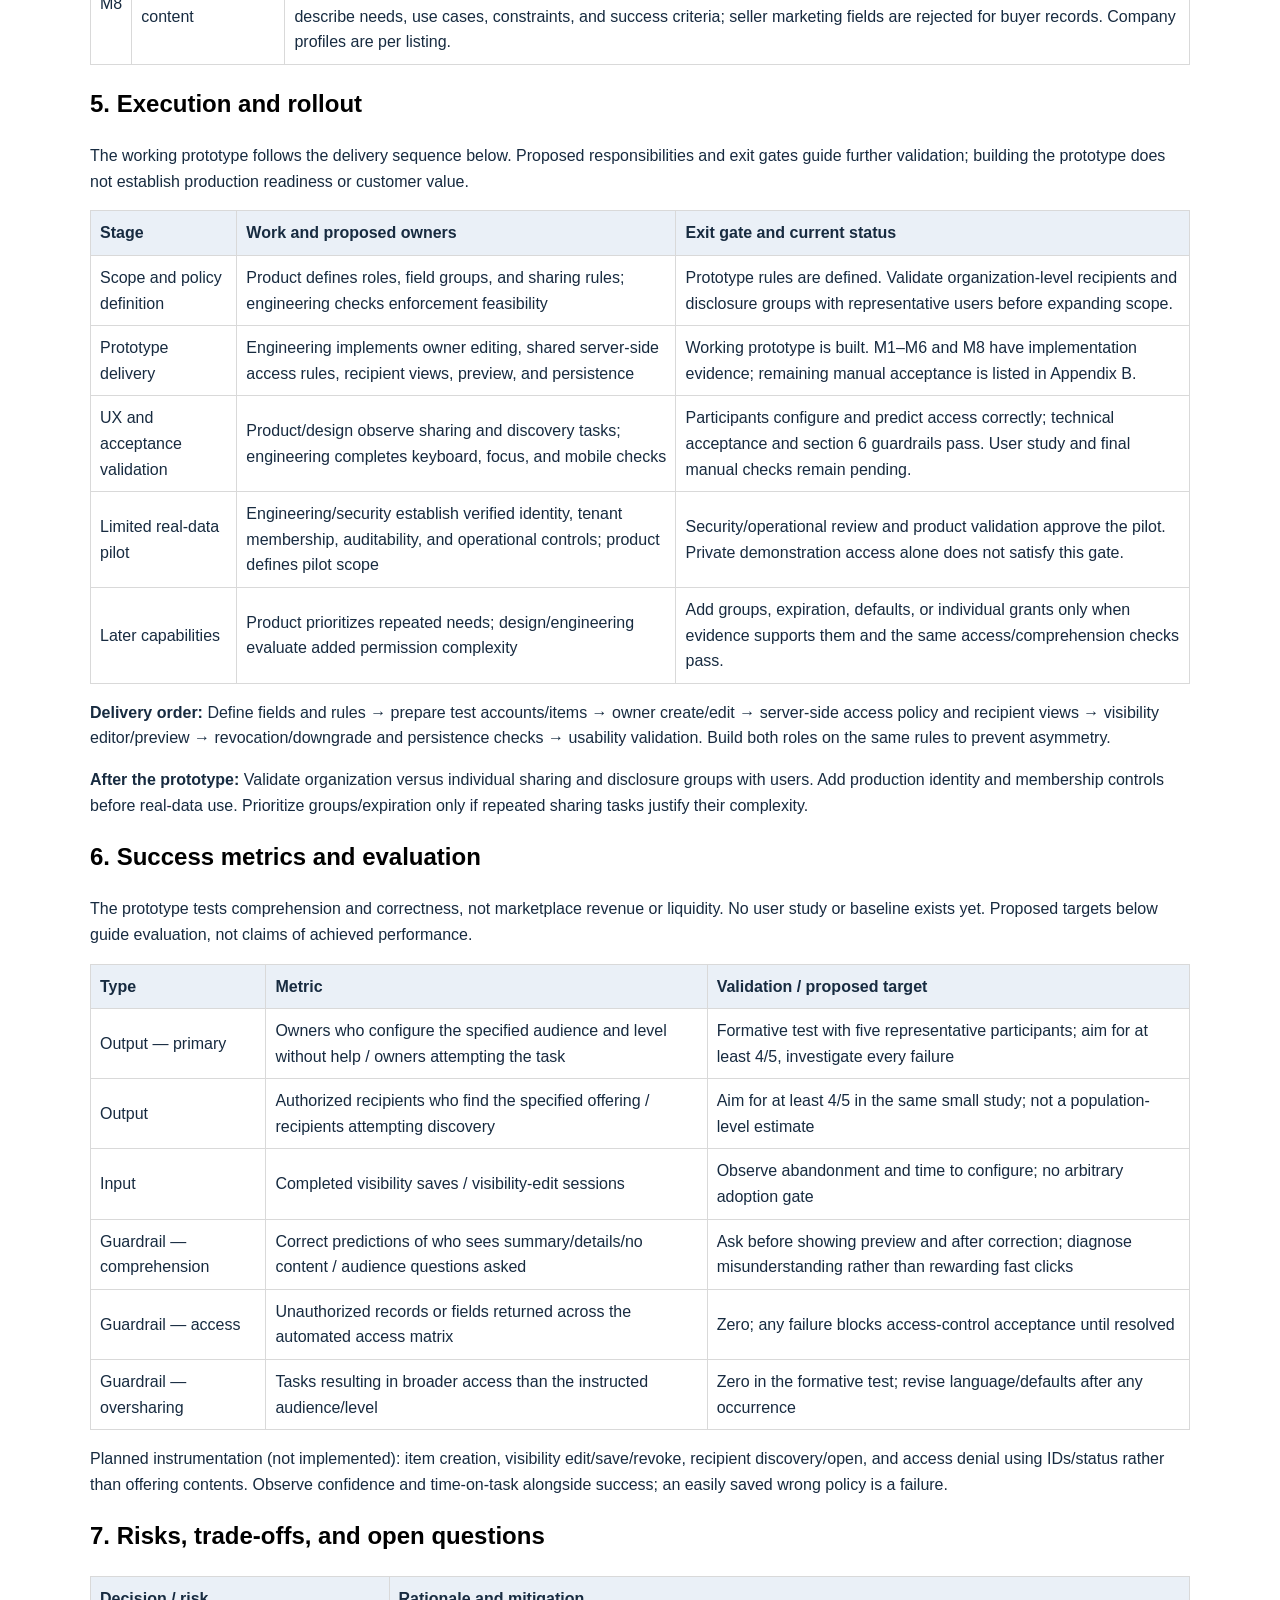
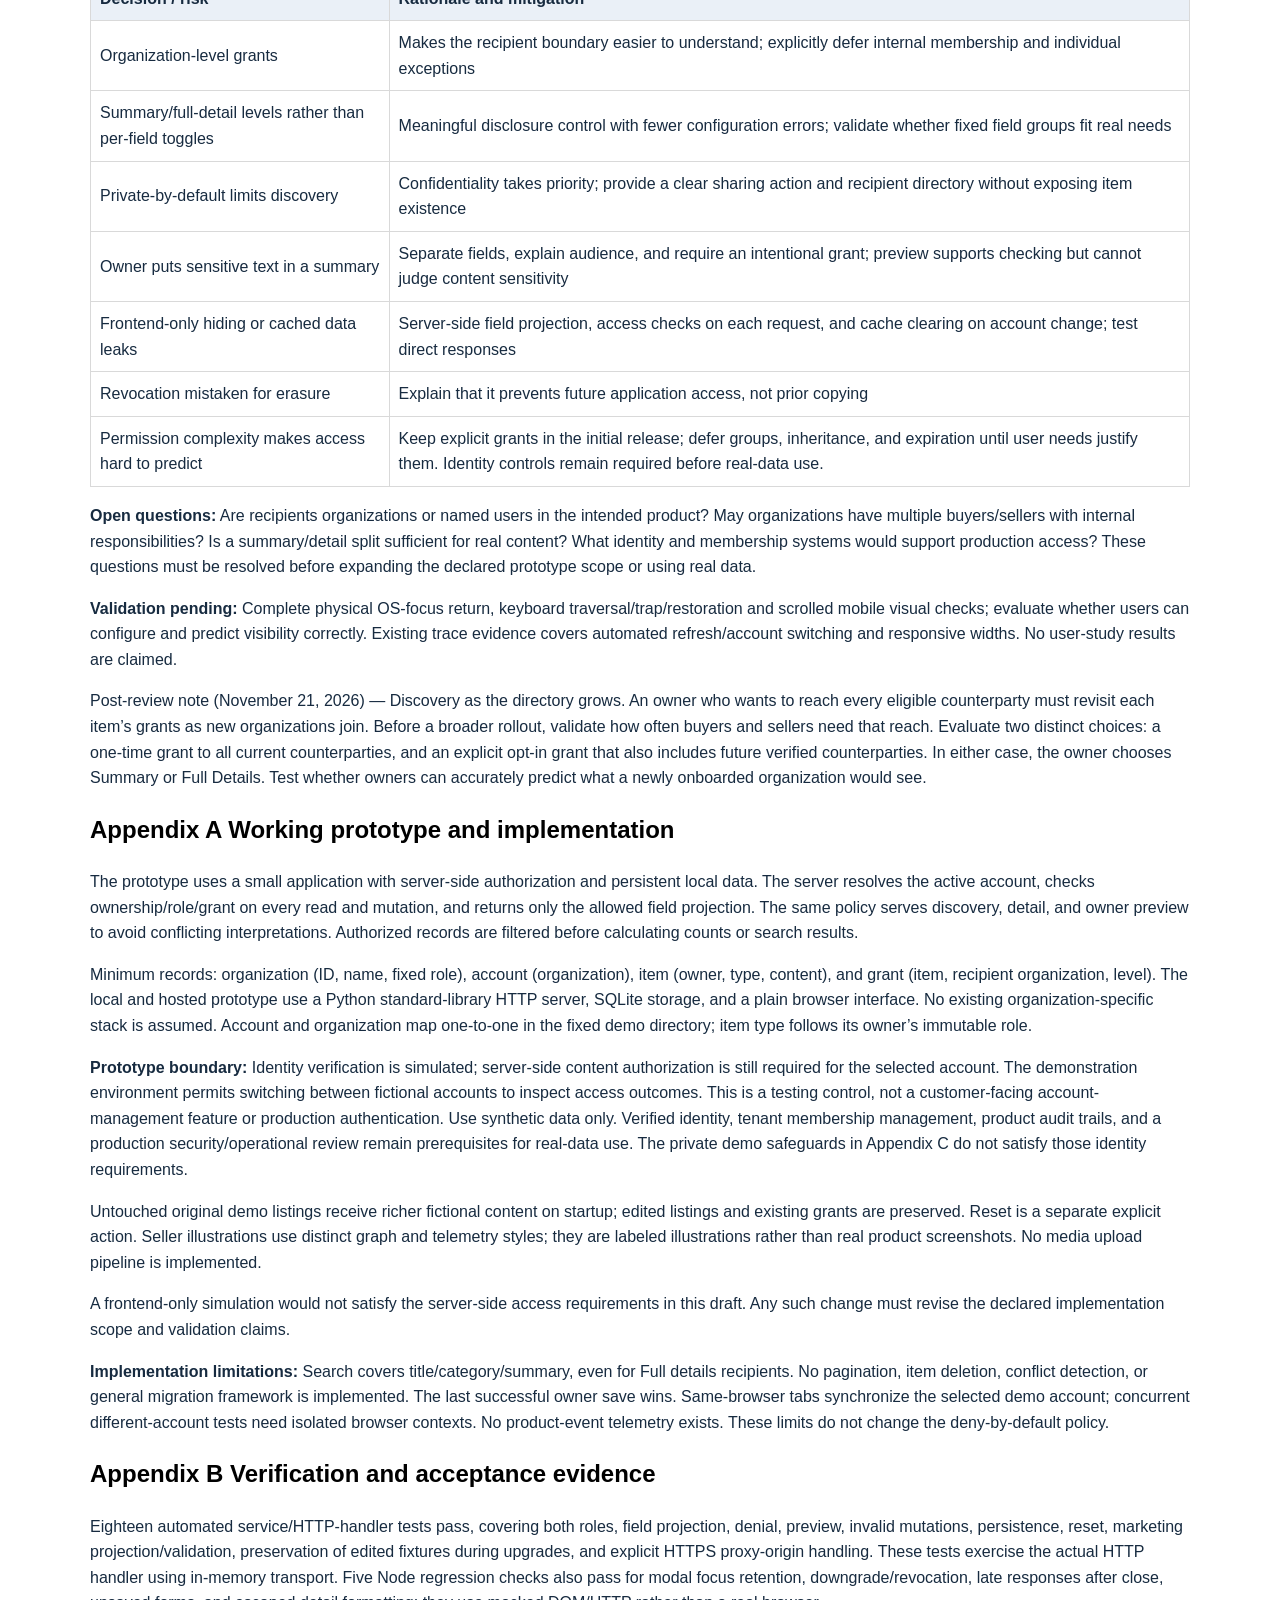
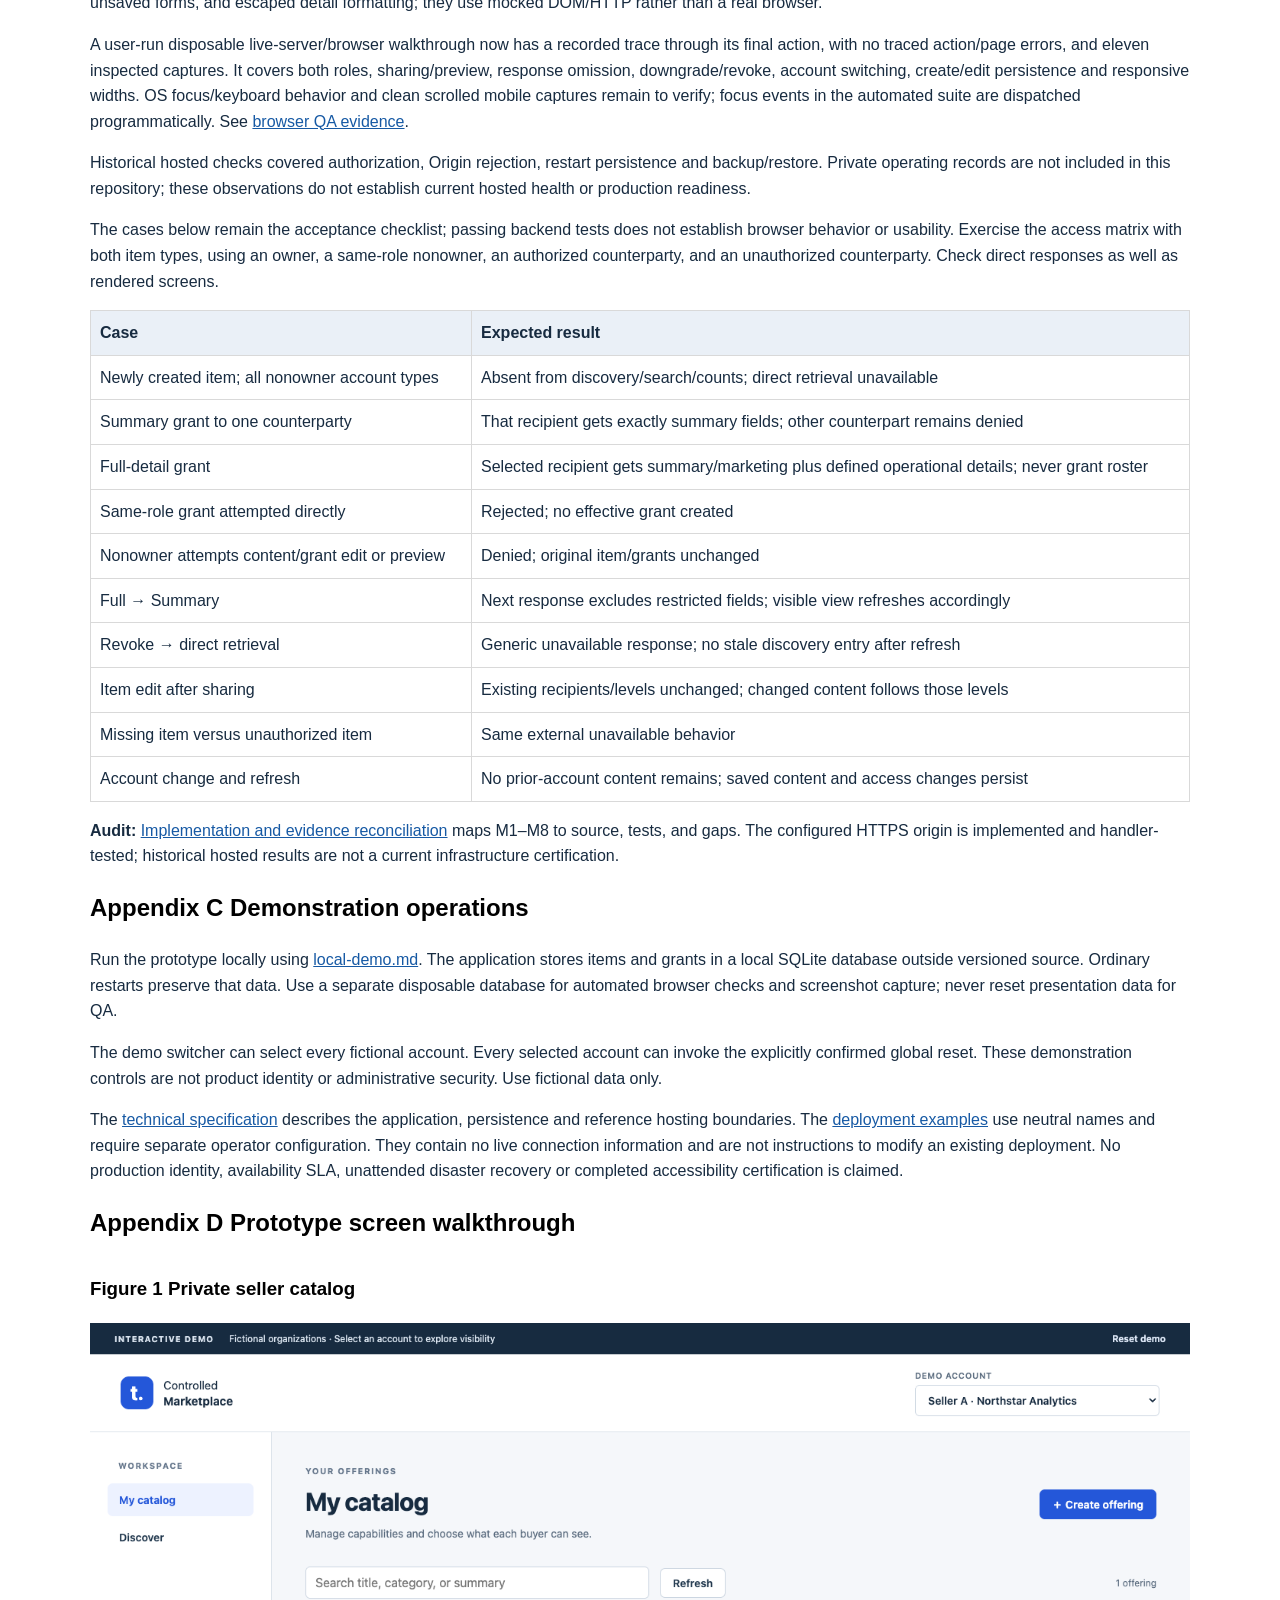
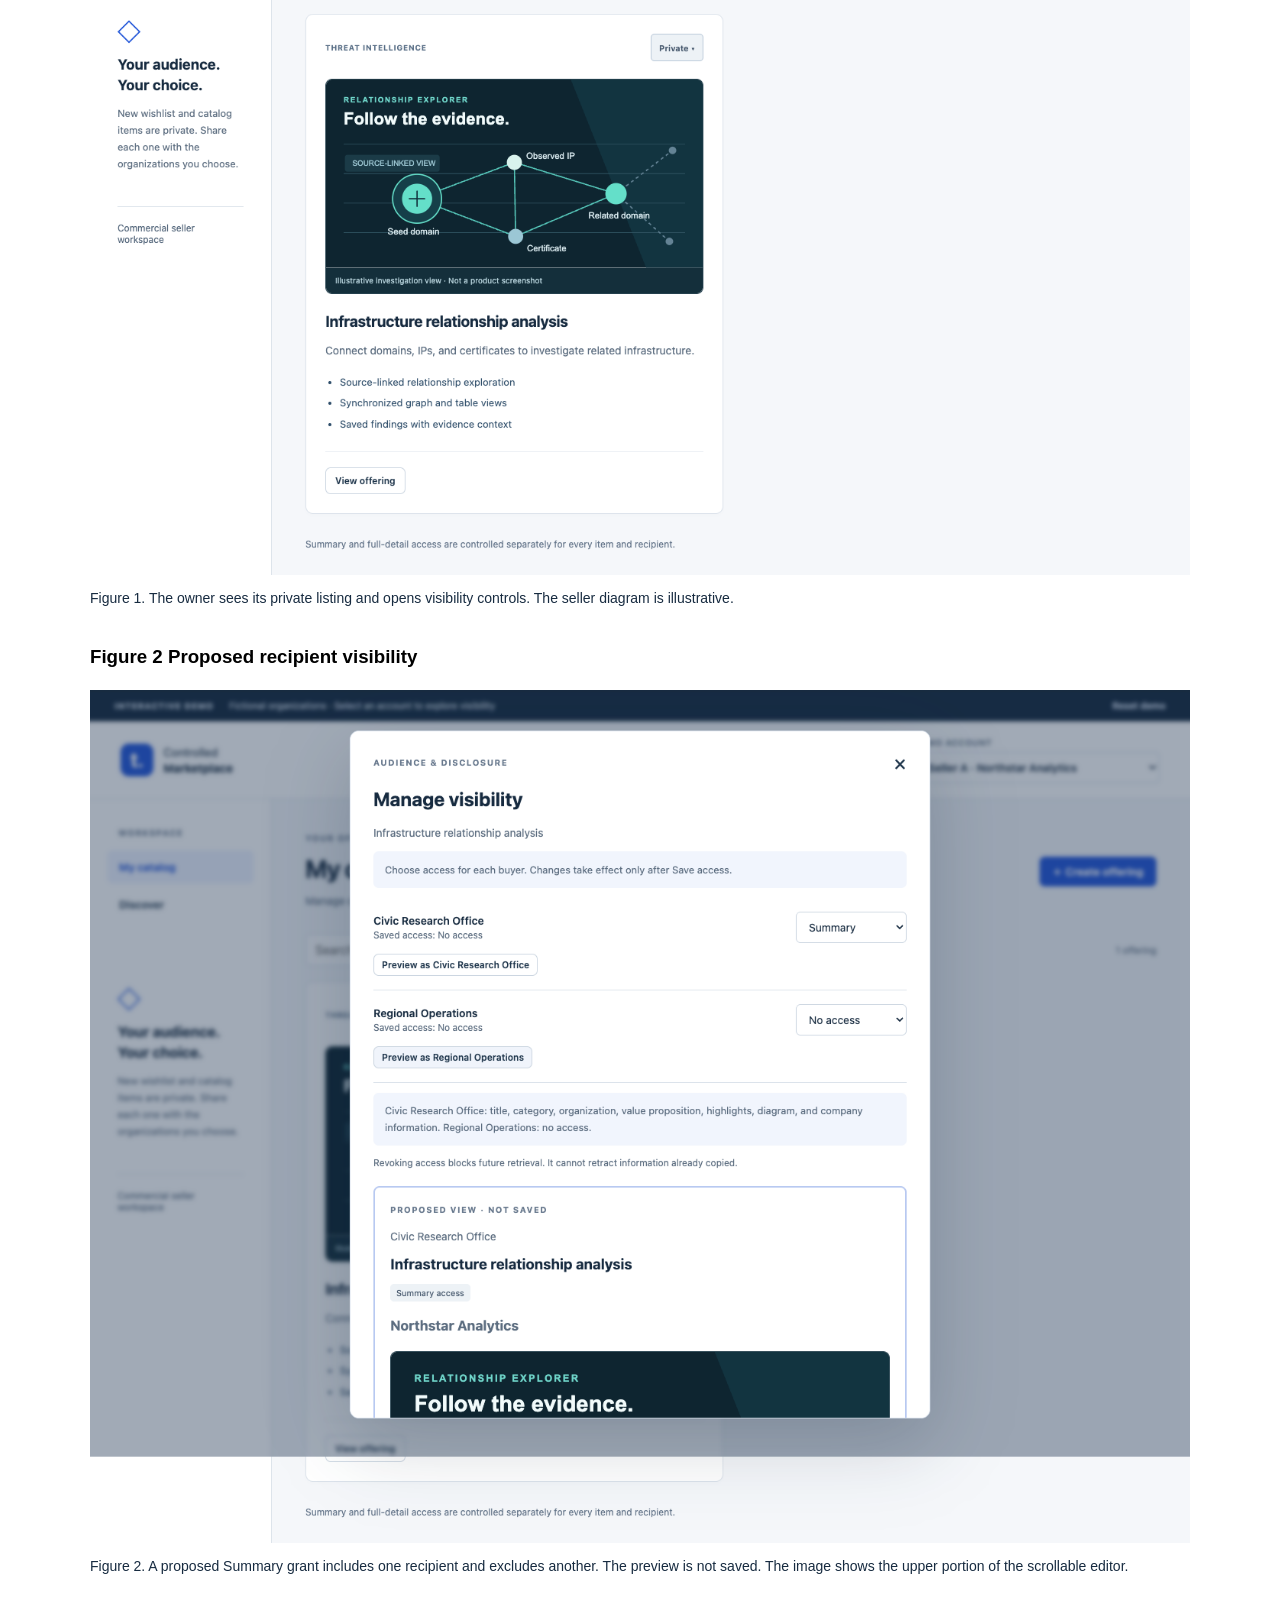
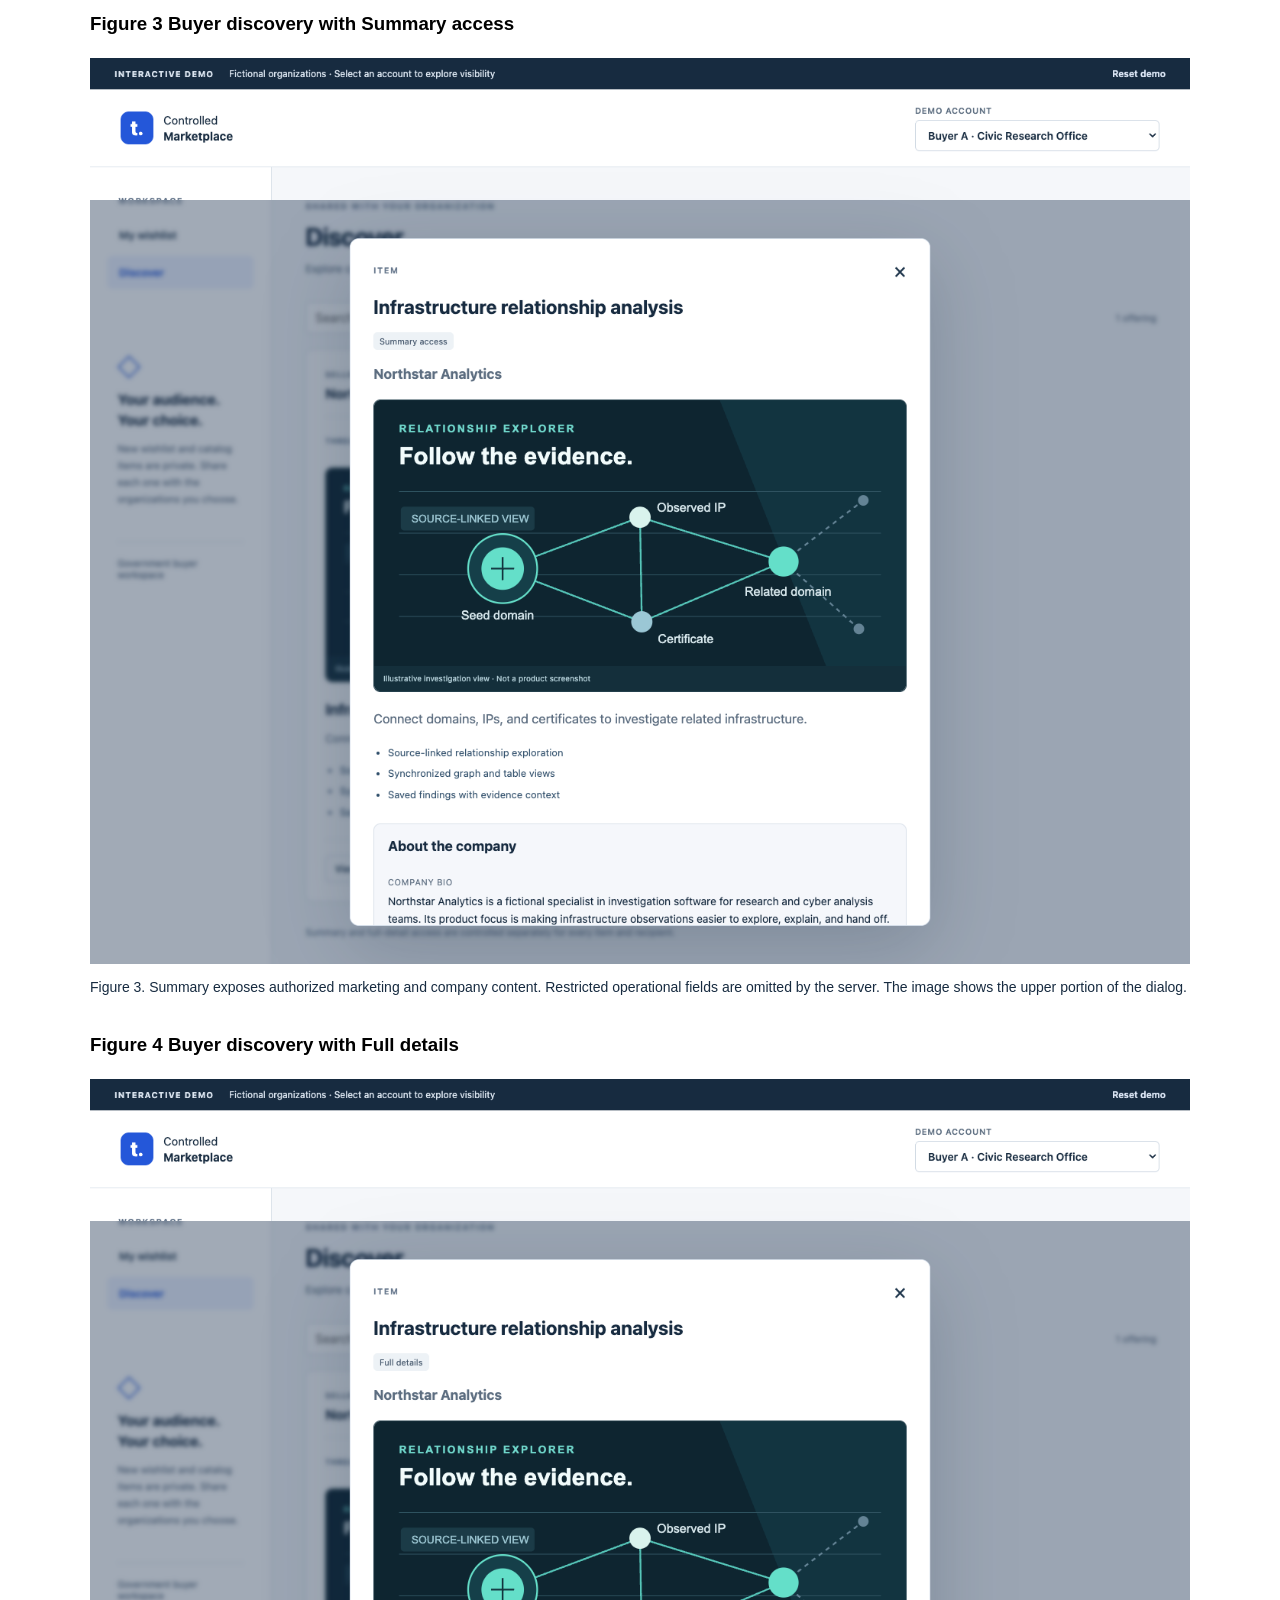
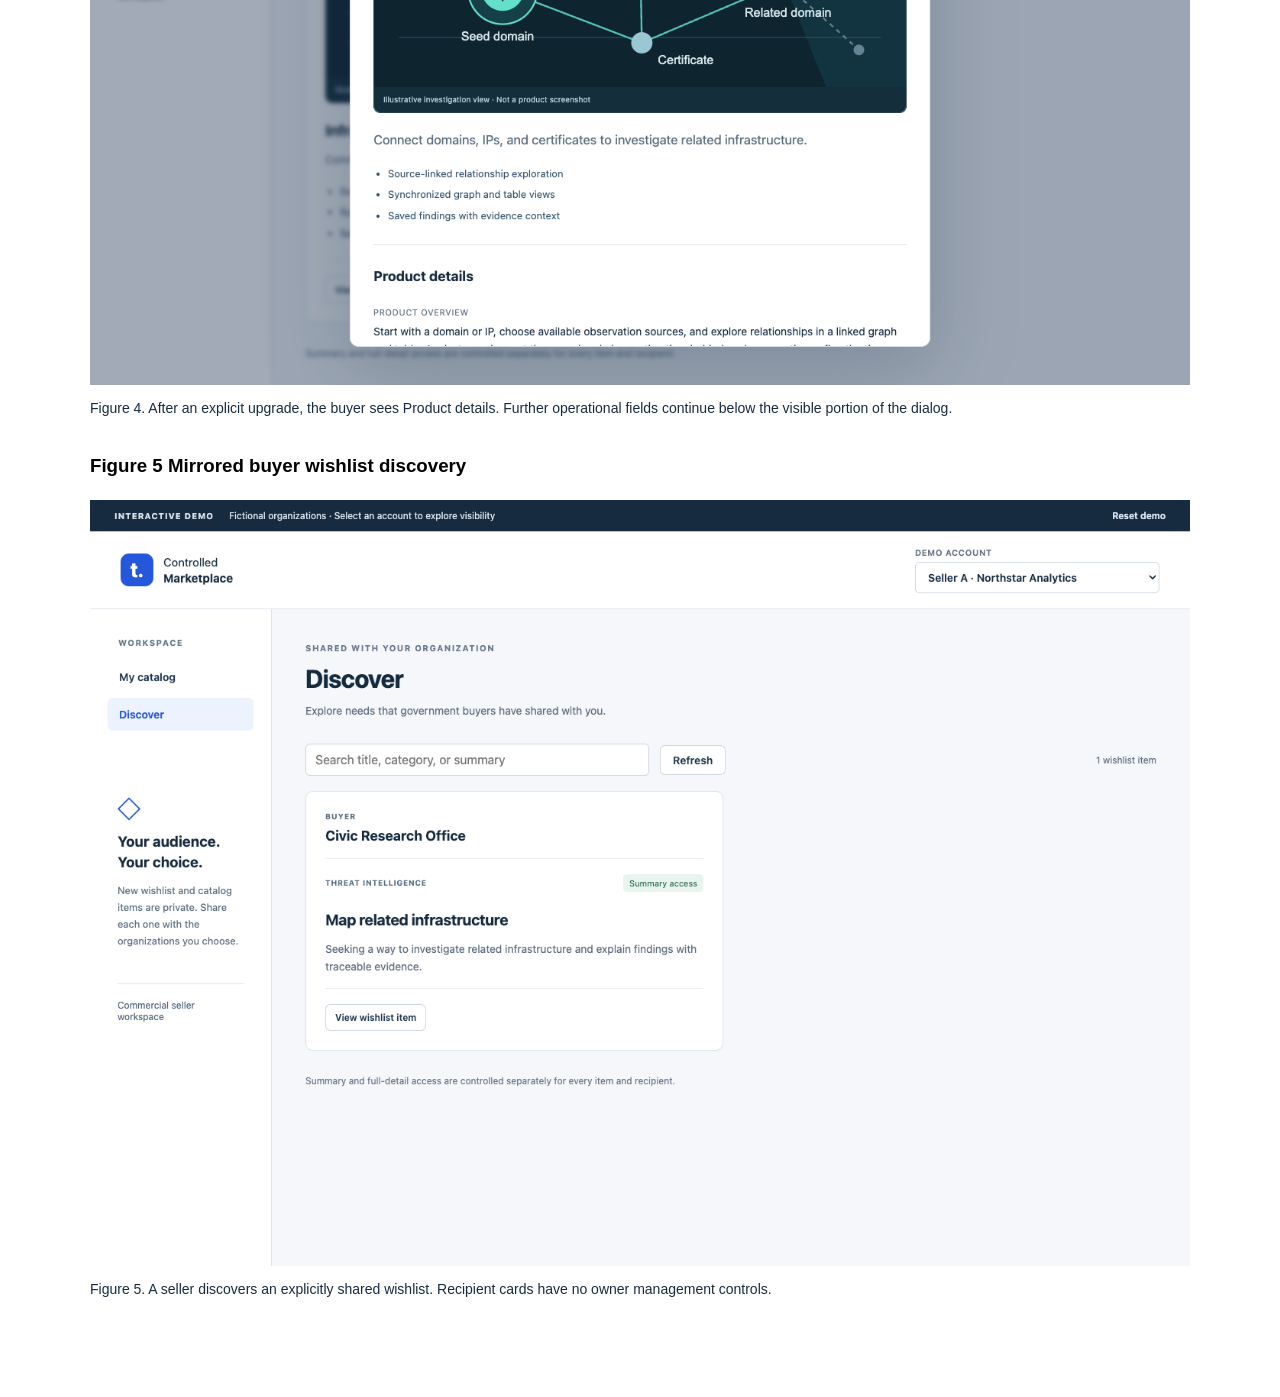
==== commit 7976a261: "Document discovery trade-offs as the marketplace directory grows" ====
--- a/projects/marketplace/docs/marketplace.html
+++ b/projects/marketplace/docs/marketplace.html
@@ -359,6 +359,7 @@
 </tbody></table>
 <p><strong>Open questions:</strong> Are recipients organizations or named users in the intended product? May organizations have multiple buyers/sellers with internal responsibilities? Is a summary/detail split sufficient for real content? What identity and membership systems would support production access? These questions must be resolved before expanding the declared prototype scope or using real data.</p>
 <p><strong>Validation pending:</strong> Complete physical OS-focus return, keyboard traversal/trap/restoration and scrolled mobile visual checks; evaluate whether users can configure and predict visibility correctly. Existing trace evidence covers automated refresh/account switching and responsive widths. No user-study results are claimed.</p>
+<p>Post-review note (November 21, 2026) — Discovery as the directory grows. An owner who wants to reach every eligible counterparty must revisit each item’s grants as new organizations join. Before a broader rollout, validate how often buyers and sellers need that reach. Evaluate two distinct choices: a one-time grant to all current counterparties, and an explicit opt-in grant that also includes future verified counterparties. In either case, the owner chooses Summary or Full Details. Test whether owners can accurately predict what a newly onboarded organization would see.</p>
 <h2>Appendix A Working prototype and implementation</h2>
 <p>The prototype uses a small application with server-side authorization and persistent local data. The server resolves the active account, checks ownership/role/grant on every read and mutation, and returns only the allowed field projection. The same policy serves discovery, detail, and owner preview to avoid conflicting interpretations. Authorized records are filtered before calculating counts or search results.</p>
 <p>Minimum records: organization (ID, name, fixed role), account (organization), item (owner, type, content), and grant (item, recipient organization, level). The local and hosted prototype use a Python standard-library HTTP server, SQLite storage, and a plain browser interface. No existing organization-specific stack is assumed. Account and organization map one-to-one in the fixed demo directory; item type follows its owner’s immutable role.</p>
